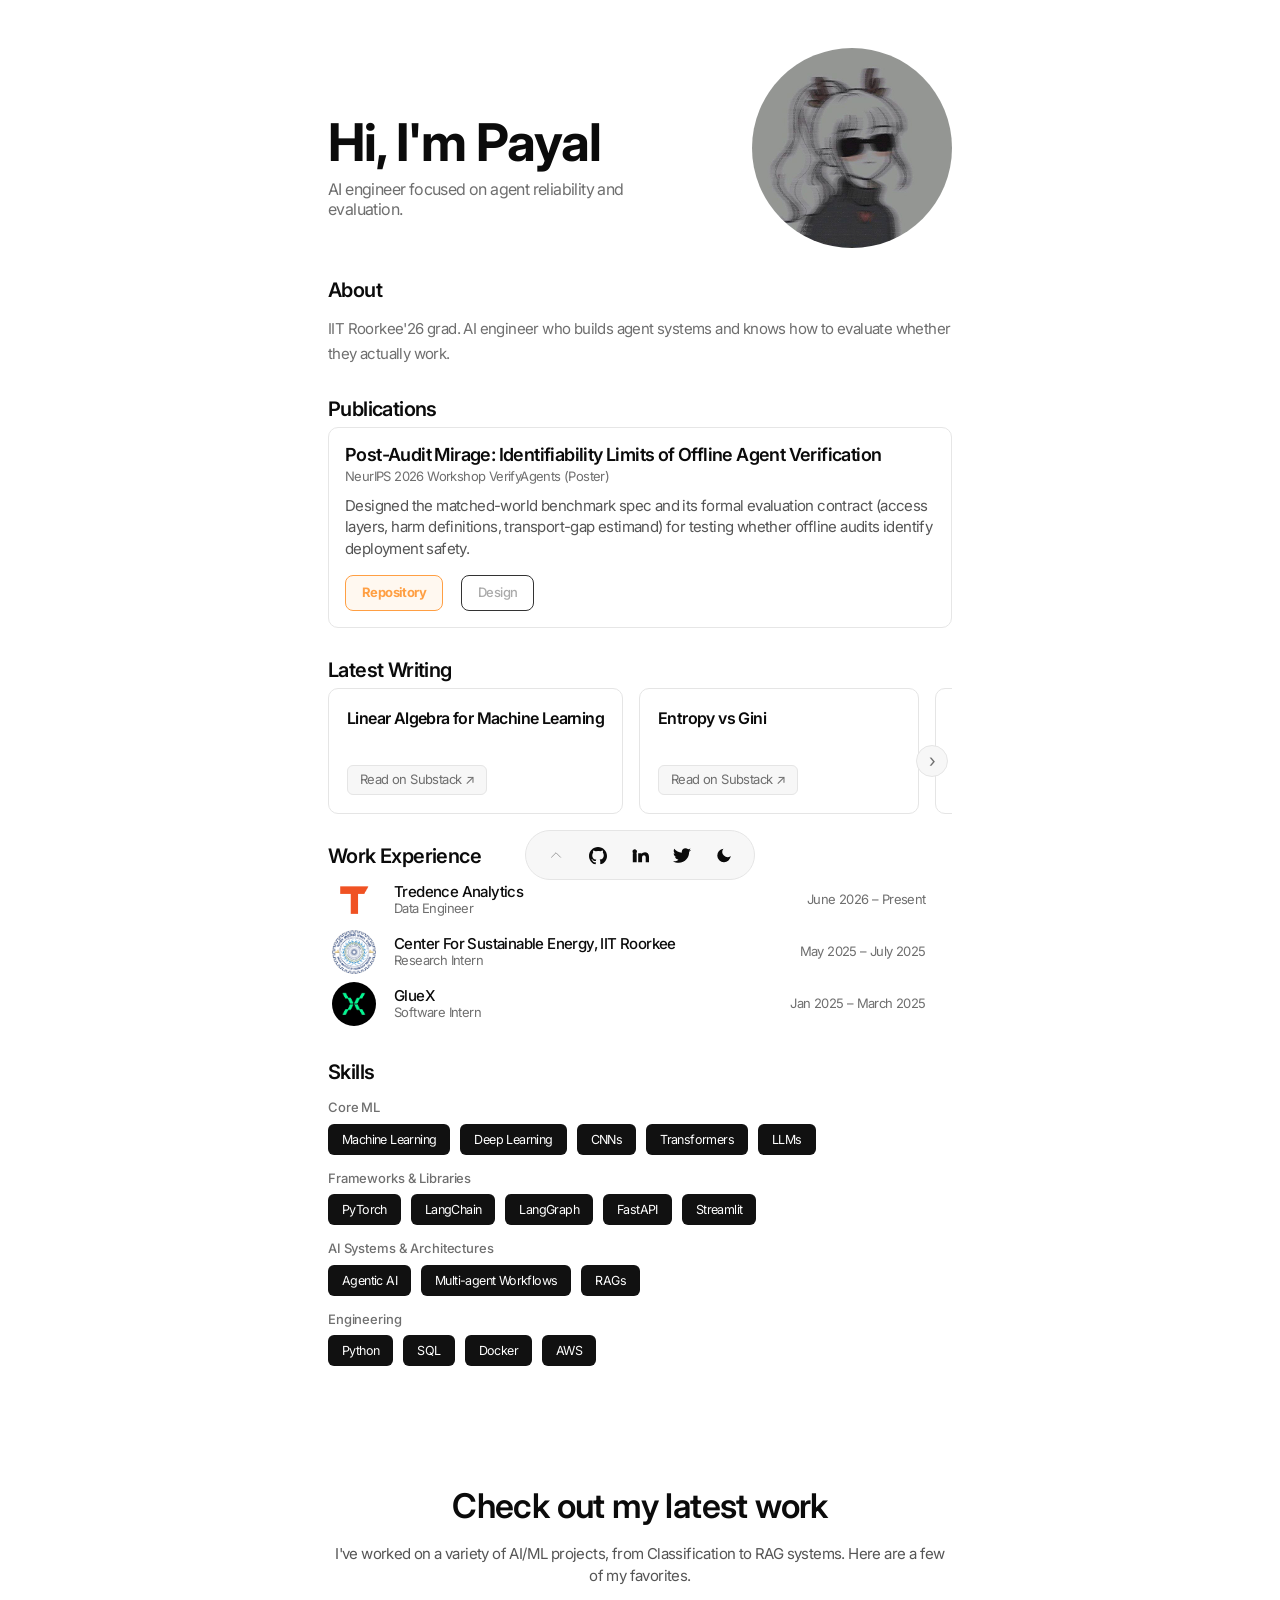
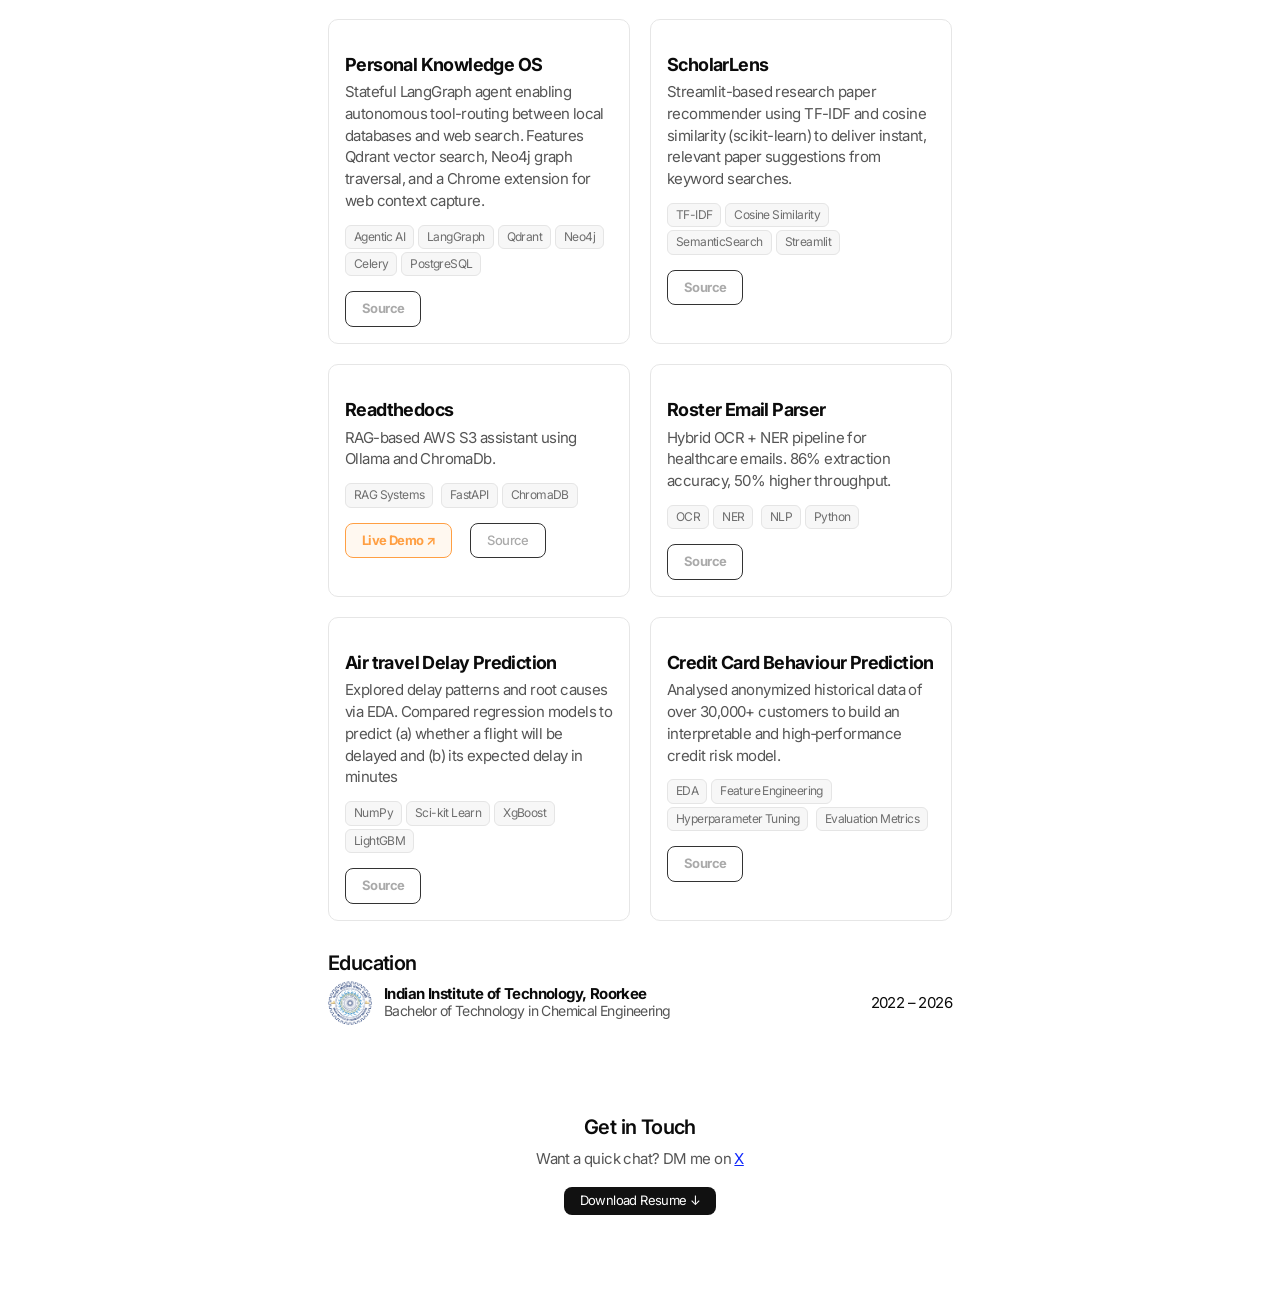
==== index.html @ 1147b0a6 "added download resume button" ====
<!DOCTYPE html>
<html lang="en">

<head>
  <meta charset="UTF-8" />
  <link rel="icon" type="image/jpeg" href="assets/me.jpg" />
  <title>Payal</title>
  <meta name="viewport" content="width=device-width, initial-scale=1" />

  <!-- Font -->
  <link rel="preconnect" href="https://fonts.googleapis.com">
  <link rel="preconnect" href="https://fonts.gstatic.com" crossorigin>
  <link href="https://fonts.googleapis.com/css2?family=Inter:wght@400;500;600;700&display=swap" rel="stylesheet">


  <style>
    .skill-pill {
      padding: 6px 12px;
      border-radius: 6px;
      margin: 4px 6px 4px 0;
    }

    :root {
      --bg: #ffffff;
      --text: #0b0b0b;
      --muted: #6f6f6f;
      --chip-bg: #111;
      --chip-text: #fff;
      --panel-bg: #f7f7f7;
      --border: #e5e5e5;
    }

    body.dark {
      --bg: #0a0a0a;
      --text: #f5f5f5;
      --muted: #a3a3a3;
      --chip-bg: #1a1a1a;
      --panel-bg: #111;
      --border: #262626;
    }

    * {
      box-sizing: border-box;
    }

    body {
      margin: 0;
      font-family: Inter, system-ui, -apple-system, BlinkMacSystemFont, sans-serif;
      font-size: 15px;
      line-height: 1.2;
      letter-spacing: -0.04em;
      color: var(--text);
      background: var(--bg);
      color: var(--text);
      transition: background .3s, color .3s;
    }

    /* Layout */
    .container {
      max-width: 880px;
      margin: 0 auto;
      padding: 48px clamp(32px, 10vw, 140px) 30px;
    }

    /* Hero */
    .hero {
      display: grid;
      grid-template-columns: 1fr auto;
      gap: 64px;
      align-items: center;
      margin-bottom: 24px;
    }

    h1 {
      font-size: clamp(40px, 5vw, 52px);
      font-weight: 700;
      letter-spacing: -0.02em;
      margin-bottom: 6px;
    }

    .subtitle {
      font-size: 16px;
      color: var(--muted);
      max-width: 480px;
    }

    .email {
      margin-top: 10px;
      font-size: 14px;
      color: var(--muted);
    }

    .avatar {
      width: 200px;
      height: 200px;
      border-radius: 50%;
      overflow: hidden;
    }

    .avatar img {
      width: 100%;
      height: 100%;
      object-fit: cover;
      display: block;
      /* IMPORTANT */
    }

    section {
      margin-top: 30px;
    }

    h2 {
      font-size: 20px;
      font-weight: 600;
      margin-bottom: 6px;
    }

    p {
      font-size: 15px;
      color: var(--muted);
      max-width: 720px;
      line-height: 1.65;
    }

    /* EXPERIENCE */
    .experience-card {
      padding: 4px 4px;
      border-radius: 12px;
      transition: background .25s;
      cursor: pointer;
    }

    .experience-card:hover {
      background: rgba(0, 0, 0, .04);
    }

    body.dark .experience-card:hover {
      background: rgba(255, 255, 255, .06);
    }

    .job-row {
      display: grid;
      grid-template-columns: auto 1fr auto;
      gap: 18px;
      align-items: center;
    }

    .job-icon {
      width: 44px;
      height: 44px;
      border-radius: 50%;
      background: var(--border);
      overflow: hidden;
    }

    .job-icon img {
      width: 100%;
      height: 100%;
      object-fit: cover;
      display: block;

    }

    .job-title {
      font-size: 15px;
      font-weight: 500;
    }

    .job-role {
      font-size: 13px;
      color: var(--muted);
    }

    .job-meta {
      display: flex;
      align-items: center;
      gap: 14px;
    }

    .job-date {
      font-size: 13px;
      color: var(--muted);
      white-space: nowrap;
    }

    .toggle-icon {
      font-size: 18px;
      opacity: 0;
      transition: transform .25s, opacity .25s;
    }

    .experience-card:hover .toggle-icon {
      opacity: 1;
    }

    .experience-card.open .toggle-icon {
      transform: rotate(90deg);
    }

    .job-desc {
      max-height: 0;
      overflow: hidden;
      font-size: 14px;
      color: var(--muted);
      line-height: 1.6;
      padding-left: 62px;
      transition: max-height .35s ease, margin-top .25s;
    }

    .experience-card.open .job-desc {
      max-height: 500px;
      margin-top: 12px;
    }

    .job-desc ul {
      margin: 0;
      padding-left: 18px;
    }

    /* Skills */
    .skills {
      display: flex;
      flex-wrap: wrap;
      gap: 10px;
    }

    .chip {
      padding: 8px 14px;
      background: var(--chip-bg);
      color: var(--chip-text);
      border-radius: 6px;
      font-size: 12.5px;
      transition: transform .2s;
    }

    .chip:hover {
      transform: scale(1.06);
    }

    /* SOCIAL PANEL */
    .social-panel {
      position: fixed;
      bottom: 20px;
      left: 50%;
      transform: translateX(-50%);
      background: var(--panel-bg);
      border: 1px solid var(--border);
      padding: 8px 14px;
      border-radius: 999px;
      transition: padding 0.25s ease, gap 0.25s ease;

      display: flex;
      align-items: center;
      gap: 10px;

      z-index: 1000;
    }

    .social-panel:hover {
      padding-left: 22px;
      padding-right: 22px;
      gap: 22px;
    }

    .social-btn {
      width: 32px;
      height: 32px;

      display: flex;
      align-items: center;
      justify-content: center;

      border-radius: 50%;
      cursor: pointer;

      transition: background 0.2s, transform 0.2s;
    }

    .social-btn svg {
      width: 18px;
      height: 18px;
      stroke-width: 0.5;
    }

    .social-btn svg[fill="currentColor"] {
      transform: translateY(0.5px);
    }

    .social-btn:hover {
      background: rgba(0, 0, 0, 0.06);
      transform: translateY(-1px);
    }

    body.dark .social-btn:hover {
      background: rgba(255, 255, 255, 0.08);
    }

    @media (max-width: 768px) {
      .social-panel {
        padding: 6px 12px;
        gap: 12px;
      }

      .social-btn {
        width: 30px;
        height: 30px;
      }

      .social-btn svg {
        width: 17px;
        height: 17px;
      }
    }


    @media (max-width: 768px) {
      .hero {
        grid-template-columns: 1fr auto;
        gap: 20px;
        align-items: center;
      }

      .avatar {
        width: 120px;
        height: 120px;
      }
    }

    .project-card {
      border: 1px solid #e6e6e6;
      border-radius: 10px;
      padding: 16px;
    }

    .project-card h3 {
      margin-bottom: 6px;
      font-size: 18px;
    }

    .project-card p {
      margin: 0 0 10px 0;
      color: #555;
      line-height: 1.45;
    }

    /* Publications */
    .pub-card {
      border: 1px solid #e6e6e6;
      border-radius: 10px;
      padding: 16px;
    }

    .pub-title {
      font-size: 18px;
      font-weight: 600;
      margin: 0 0 4px 0;
    }

    .pub-venue {
      font-size: 13px;
      color: var(--muted);
      margin: 0 0 10px 0;
    }

    .pub-card p {
      margin: 0;
      color: #555;
      line-height: 1.45;
    }

    .tags span {
      display: inline-block;
      background: var(--panel-bg);
      color: var(--muted);
      padding: 4px 8px;
      border-radius: 6px;
      font-size: 12px;
      margin: 3px 4px 0 0;
      border: 1px solid var(--border);
    }

    .actions {
      margin-top: 12px;
    }

    .actions a {
      display: inline-block;
      background: #111;
      color: #fff;
      padding: 6px 12px;
      font-size: 13px;
      border-radius: 8px;
      text-decoration: none;
      margin-right: 6px;
    }

    @media (max-width: 720px) {
      .projects-grid {
        grid-template-columns: 1fr;
      }
    }


    /* Education */
    .education-row {
      display: flex;
      justify-content: space-between;
      align-items: center;
    }

    .education-left {
      display: flex;
      gap: 12px;
      align-items: center;
    }

    .education-left img {
      width: 44px;
      height: 44px;
      border-radius: 50%;
    }

    .edu-sub {
      font-size: 14px;
      color: #555;
    }

    /* Mobile */
    @media (max-width: 720px) {
      .education-row {
        flex-direction: row;
        align-items: center;
        gap: 6px;
      }

      .education-right {
        font-size: 13px;
        white-space: nowrap;
      }

      .timeline {
        padding-left: 28px;
      }

      .timeline::before {
        left: 14px;
      }

      .timeline-icon {
        left: -4px;
      }
    }

    .section-header {
      text-align: center;
      max-width: 720px;
      margin: 100px auto 32px auto;
      margin-top: 120px;
    }

    .projects-grid {
      display: grid;
      grid-template-columns: repeat(2, minmax(0, 1fr));
      gap: 20px;
    }

    /* Reduce top spacing for Contact section */
    #contact .section-header {
      margin-top: 60px;
      margin-bottom: 100px;
      /* adjust this value as needed */
    }

    @media (max-width: 768px) {
      .projects-grid {
        grid-template-columns: 1fr;
      }
    }

    .skills-group {
      margin-top: 16px;
    }

    .skills-title {
      font-size: 13px;
      font-weight: 500;
      color: var(--muted);
      margin-bottom: 8px;
      letter-spacing: -0.01em;
    }

    @media (max-width: 768px) {
      .job-date {
        white-space: pre-line;
      }
    }

    /* Article Carousel */
    .carousel-wrapper {
      position: relative;
    }

    .article-carousel {
      display: flex;
      gap: 16px;
      overflow-x: auto;
      scroll-snap-type: x mandatory;
      padding-top: 4px;
      padding-bottom: 24px;
      margin-top: -4px;
      margin-bottom: -24px;
      -ms-overflow-style: none;
      /* IE/Edge */
      scrollbar-width: none;
      /* Firefox */
    }

    .scroll-hint {
      position: absolute;
      right: 4px;
      top: 50%;
      transform: translateY(-50%);
      z-index: 10;
      width: 32px;
      height: 32px;
      border-radius: 50%;
      background: var(--panel-bg);
      border: 1px solid var(--border);
      color: var(--muted);
      font-size: 18px;
      display: flex;
      align-items: center;
      justify-content: center;
      cursor: pointer;
      opacity: 1;
      transition: opacity .25s ease;
      animation: hint-pulse .2s ease-in-out 1.5s both;
    }

    .scroll-hint.hidden {
      opacity: 0;
      pointer-events: none;
    }

    @keyframes hint-pulse {
      0% { transform: translateY(-50%) translateX(0); }
      50% { transform: translateY(-50%) translateX(3px); }
      100% { transform: translateY(-50%) translateX(0); }
    }

    .article-carousel::-webkit-scrollbar {
      display: none;
    }

    .article-card {
      min-width: 280px;
      max-width: 320px;
      flex: 0 0 auto;
      scroll-snap-align: start;
      border: 1px solid var(--border);
      border-radius: 10px;
      padding: 18px;
      text-decoration: none;
      color: inherit;
      display: flex;
      flex-direction: column;
      transition: background .25s, transform .2s, border-color .2s;
    }

    .article-card:hover {
      background: rgba(255, 68, 0, .04);
      border-color: #ff4400;
      transform: translateY(-2px);
    }

    body.dark .article-card:hover {
      background: rgba(255, 68, 0, .08);
      border-color: #ff4400;
    }

    .article-date {
      font-size: 13px;
      color: var(--muted);
      margin-bottom: 8px;
    }

    .article-title {
      font-size: 16px;
      font-weight: 600;
      margin: 0 0 14px 0;
      line-height: 1.4;
    }

    .article-link-text {
      font-size: 13px;
      color: var(--muted);
      margin-top: auto;
      display: inline-block;
      border: 1px solid var(--border);
      padding: 6px 12px;
      border-radius: 6px;
      background: var(--panel-bg);
      align-self: flex-start;
      transition: background 0.2s, color 0.2s;
    }

    .article-card:hover .article-link-text {
      color: #fff;
      background: #ff4400;
      border-color: #ff4400;
    }
    /* ===============================
   PROJECT LINKS
   =============================== */

.actions {
    display: flex;
    gap: 12px;
    margin-top: 15px;
}
.actions a {
    display: inline-flex;
    align-items: center;
    justify-content: center;
    padding: 9px 16px;
    border-radius: 8px;
    text-decoration: none;
    font-weight: 500;
    color: var(--text-color);
    border: 1px solid #333;
    transition: all 0.25s ease;
}

/* Live Demo */
.actions a:first-child {
    color: #ff9f43;
    border-color: #ff9f43;
    font-weight: 700;
    background: rgba(255, 159, 67, 0.08);
}

.actions a:first-child:hover {
    color: #ffffff !important;
    background: #ff9f43 !important;
    border-color: #ff9f43 !important;
    transform: translateY(-3px) scale(1.04);
    box-shadow: 0 6px 20px rgba(255, 159, 67, 0.35);
}

/* Source */
.actions a:last-child {
    color: #aaa;
    background: transparent;
    border-color: #333;
}

.actions a:last-child:hover {
    color: #ff9f43 !important;
    background: rgba(255, 159, 67, 0.08) !important;
    border-color: #ff9f43 !important;
    font-weight: 700;
    transform: translateY(-2px) scale(1.03);
    box-shadow: 0 4px 15px rgba(255, 159, 67, 0.2);
}

/* Resume download button */
.resume-btn {
    display: inline-block;
    background: #111;
    color: #fff;
    padding: 6px 16px;
    font-size: 13px;
    border-radius: 8px;
    text-decoration: none;
    transition: background .2s, transform .2s, box-shadow .2s;
}

.resume-btn:hover {
    background: #ff9f43;
    transform: translateY(-2px) scale(1.03);
    box-shadow: 0 4px 15px rgba(255, 159, 67, 0.25);
}

body.dark .resume-btn {
    background: #f5f5f5;
    color: #111;
}

body.dark .resume-btn:hover {
    background: #ff9f43;
    color: #fff;
}
  </style>
</head>

<body>

  <div class="container" id="top">

    <div class="hero">
      <div>
        <h1>Hi, I'm Payal</h1>
        <div class="subtitle">
          AI engineer focused on agent reliability and evaluation.
        </div>
      </div>
      <div class="avatar"><img src="assets/me.jpg" /></div>
    </div>

    <section>
      <h2>About</h2>
      <p>
      IIT Roorkee'26 grad. AI engineer who builds agent systems and knows how to evaluate whether they actually work.
      
      </p>
    </section>

    <section>
      <h2>Publications</h2>

      <div class="pub-card">
        <div class="pub-title">Post-Audit Mirage: Identifiability Limits of Offline Agent Verification</div>
        <div class="pub-venue">NeurIPS 2026 Workshop VerifyAgents (Poster)</div>
        <p>
          Designed the matched-world benchmark spec and its formal evaluation contract (access layers, harm definitions, transport-gap estimand) for testing whether offline audits identify deployment safety.
        </p>

        <div class="actions">
          <a href="https://github.com/beingamanforever/Post-Audit-Mirage" target="_blank" rel="noopener noreferrer">Repository</a>
          <a href="https://hackmd.io/@0xpastrilss/phase0-verifieragents" target="_blank" rel="noopener noreferrer">Design</a>
        </div>
      </div>
    </section>

    <section id="writing">
      <h2>Latest Writing</h2>
      <div class="carousel-wrapper">
        <div class="article-carousel">
        <a href="https://payalkanyan.substack.com/p/linear-algebra-for-machine-learning-9f3" target="_blank"
          class="article-card">
          <!-- <div class="article-date">Jan 28, 2026</div> -->
          <h3 class="article-title">Linear Algebra for Machine Learning</h3>
          <div class="article-link-text">Read on Substack ↗</div>
        </a>
        <a href="https://payalkanyan.substack.com/p/entropy-vs-gini" target="_blank" class="article-card">
          <!-- <div class="article-date">Jan 14, 2026</div> -->
          <h3 class="article-title">Entropy vs Gini</h3>
          <div class="article-link-text">Read on Substack ↗</div>
        </a>
        <a href="https://payalkanyan.substack.com/p/teaching-models-to-behave-like-humans" target="_blank"
          class="article-card">
          <!-- <div class="article-date">Jan 07, 2026</div> -->
          <h3 class="article-title">Teaching Models to Behave Like Humans</h3>
          <div class="article-link-text">Read on Substack ↗</div>
        </a>
        <a href="https://payalkanyan.substack.com/" target="_blank" class="article-card"
          style="justify-content: center; align-items: center; text-align: center;">
          <h3 class="article-title" style="margin-bottom: 8px;">View all articles</h3>
          <span style="font-size: 14px; color: var(--muted);">payalkanyan.substack.com →</span>
        </a>
        <span class="scroll-hint">›</span>
      </div>
    </div>

    <section>
      <h2>Work Experience</h2>

      <div class="experience-card" onclick="toggleCard(this)">
        <div class="job-row">
          <div class="job-icon"><img src="assets/tredence.png"></div>
          <div>
            <div class="job-title">Tredence Analytics</div>
            <div class="job-role">Data Engineer</div>
          </div>
          <div class="job-meta">
            <span class="job-date">June 2026 – Present</span>
            <span class="toggle-icon">▸</span>
          </div>
        </div>
        <div class="job-desc">
          <ul>
            <li>Built demand-pattern analysis on 100K+ daily pharmaceutical transactions (PySpark, Databricks), projecting ~20% savings in inventory holding costs.</li>
            <li>Automated PySpark checks in Bronze–Silver–Gold ETL pipeline, flagging and quarantining 4.5% of bad records. </li>
            <li>Reduced analytical query latency by 50.4% by migrating normalized transactional data to a Star Schema and optimizing Delta tables for scalable analytical workloads. </li>
          </ul>
        </div>
      </div>

      <div class="experience-card" onclick="toggleCard(this)">
        <div class="job-row">
          <div class="job-icon"><img src="assets/iitR.png"></div>
          <div>
            <div class="job-title">Center For Sustainable Energy, IIT Roorkee</div>
            <div class="job-role">Research Intern</div>
          </div>
          <div class="job-meta">
            <span class="job-date">May 2025 – July 2025</span>
            <span class="toggle-icon">▸</span>
          </div>
        </div>
        <div class="job-desc">
          <li>Built regression models on 5,000+ material records to predict the melting score of anti-icing pavement materials. </li>
          <li>Compared Random Forest and XGBoost using 5-fold CV; hyperparameter tuning reduced RMSE by 18%.</li>

        </div>
      </div>

      <div class="experience-card" onclick="toggleCard(this)">
        <div class="job-row">
          <div class="job-icon"><img src="assets/gluex.png"></div>
          <div>
            <div class="job-title">GlueX</div>
            <div class="job-role">Software Intern</div>
          </div>
          <div class="job-meta">
            <span class="job-date">Jan 2025 – March 2025</span>
            <span class="toggle-icon">▸</span>
          </div>
        </div>
        <div class="job-desc">
          <ul>
            <li>Developed Python integrations for 10+ APIs. </li>
            <li>Achieved 99.9% test coverage with automated unit testing pipelines.</li>
          </ul>
        </div>
      </div>
      
    </section>

    <section>
      <h2>Skills</h2>

      <div class="skills-group">
        <div class="skills-title">Core ML</div>
        <div class="skills">
          <div class="chip">Machine Learning</div>
          <div class="chip">Deep Learning</div>
          <div class="chip">CNNs</div>
          <div class="chip">Transformers</div>
          <div class="chip">LLMs</div>
        </div>
      </div>

      <div class="skills-group">
        <div class="skills-title">Frameworks & Libraries</div>
        <div class="skills">
          <div class="chip">PyTorch</div>
          <div class="chip">LangChain</div>
          <div class="chip">LangGraph</div>
          <div class="chip">FastAPI</div>
          <div class="chip">Streamlit</div>
        </div>
        <!-- </div>https://github.com/payalkanyan/ -->

        <div class="skills-group">
          <div class="skills-title">AI Systems & Architectures</div>
          <div class="skills">
            <div class="chip">Agentic AI</div>
            <div class="chip">Multi-agent Workflows</div>
            <div class="chip">RAGs</div>
          </div>
        </div>

        <div class="skills-group">
          <div class="skills-title">Engineering</div>
          <div class="skills">
            <div class="chip">Python</div>
            <div class="chip">SQL</div>
            <div class="chip">Docker</div>
            <div class="chip">AWS</div>
          </div>
        </div>
    </section>


    <div class="social-panel">
      <!-- Scroll to top -->
      <div class="social-btn" onclick="window.scrollTo({top:0,behavior:'smooth'})" title="Go to top">
        <svg viewBox="0 0 24 24" fill="none" stroke="currentColor" stroke-width="2" stroke-linecap="round"
          stroke-linejoin="round">
          <polyline points="18 15 12 9 6 15"></polyline>
        </svg>
      </div>

      <!-- GitHub -->
      <div class="social-btn" onclick="window.open('https://github.com/payalkanyan','_blank')" title="GitHub">
        <svg viewBox="0 0 24 24" fill="currentColor">
          <path
            d="M12 0.5C5.37 0.5 0 5.87 0 12.5c0 5.28 3.438 9.74 8.205 11.32.6.11.82-.26.82-.577v-2.2c-3.338.724-4.033-1.61-4.033-1.61-.546-1.387-1.333-1.757-1.333-1.757-1.09-.745.083-.73.083-.73 1.205.084 1.84 1.238 1.84 1.238 1.07 1.834 2.807 1.304 3.492.997.108-.774.42-1.305.763-1.605-2.665-.304-5.467-1.333-5.467-5.93 0-1.31.467-2.38 1.235-3.22-.123-.304-.536-1.526.117-3.176 0 0 1.008-.323 3.3 1.23a11.51 11.51 0 013.003-.404c1.018.005 2.043.138 3.002.404 2.29-1.553 3.296-1.23 3.296-1.23.655 1.65.243 2.872.12 3.176.77.84 1.233 1.91 1.233 3.22 0 4.61-2.807 5.624-5.48 5.922.43.37.813 1.103.813 2.222v3.293c0 .32.218.694.825.576C20.565 22.238 24 17.78 24 12.5 24 5.87 18.63 0.5 12 0.5z" />
        </svg>
      </div>

      <!-- LinkedIn -->
      <div class="social-btn" onclick="window.open('https://www.linkedin.com/in/payalkanyan','_blank')"
        title="LinkedIn">
        <svg viewBox="0 0 24 24" fill="currentColor">
          <path
            d="M4.98 3.5C3.34 3.5 2 4.84 2 6.5s1.34 3 2.98 3 2.98-1.34 2.98-3-1.34-3-2.98-3zM2.4 21h5.16V9H2.4v12zM9.6 9v12h5.16v-6.64c0-3.56 4.84-3.85 4.84 0V21H24V13.56c0-7.4-8.16-7.12-9.96-3.48V9H9.6z" />
        </svg>
      </div>

      <!-- Twitter -->
      <div class="social-btn" onclick="window.open('https://x.com/0xpastril','_blank')" title="Twitter">
        <svg viewBox="0 0 24 24" fill="currentColor">
          <path
            d="M23.954 4.569c-.885.39-1.83.654-2.825.775 1.014-.611 1.794-1.574 2.163-2.723-.951.555-2.005.959-3.127 1.184-.897-.959-2.178-1.555-3.594-1.555-2.717 0-4.92 2.203-4.92 4.917 0 .39.045.765.127 1.124C7.691 8.094 4.066 6.13 1.64 3.161c-.427.722-.666 1.561-.666 2.475 0 1.708.87 3.216 2.188 4.099-.807-.026-1.566-.248-2.228-.616v.062c0 2.385 1.693 4.374 3.946 4.828-.413.111-.849.171-1.296.171-.317 0-.626-.03-.927-.086.627 1.956 2.444 3.379 4.6 3.419-1.68 1.319-3.808 2.105-6.115 2.105-.398 0-.79-.023-1.175-.069 2.179 1.394 4.768 2.21 7.557 2.21 9.054 0 14-7.496 14-13.986 0-.21 0-.423-.015-.634.962-.689 1.8-1.56 2.46-2.548l-.047-.02z" />
        </svg>
      </div>

      <!-- Dark/Light toggle -->
      <div class="social-btn" id="theme-toggle" title="Toggle Dark/Light">
        <svg id="theme-icon" viewBox="0 0 24 24" fill="currentColor">
          <!-- Moon -->
          <path d="M21 12.79A9 9 0 1111.21 3 7 7 0 0021 12.79z" />
        </svg>
      </div>
    </div>

    <script>
      // Dark/Light toggle
      const themeBtn = document.getElementById('theme-toggle');
      const themeIcon = document.getElementById('theme-icon');

      themeBtn.addEventListener('click', () => {
        document.body.classList.toggle('dark');
        // Switch icon
        if (document.body.classList.contains('dark')) {
          themeIcon.innerHTML = '<path d="M12 3C7.03 3 3 7.03 3 12s4.03 9 9 9 9-4.03 9-9-4.03-9-9-9z"/>'; // sun
        } else {
          themeIcon.innerHTML = '<path d="M21 12.79A9 9 0 1111.21 3 7 7 0 0021 12.79z"/>'; // moon
        }
      });
    </script>


    <section id="projects">
      <div class="section-header">
        <!-- <span class="chip">
      My Projects
    </span> -->

        <h2 style="margin:16px 0; font-size:34px; line-height:1.2;">
          Check out my latest work
        </h2>

        <p style="margin-top:6px; color:#555; line-height:1.45;">
          I've worked on a variety of AI/ML projects, from Classification to RAG systems.
          Here are a few of my favorites.
        </p>
      </div>

      <div class="projects-grid">


        <!-- Project Card -->
        <div class="project-card">
          <h3>Personal Knowledge OS</h3>
          <p>
            Stateful LangGraph agent enabling autonomous tool-routing between local databases and web search. Features
            Qdrant vector search, Neo4j graph traversal, and a Chrome extension for web context capture.
          </p>

          <div class="tags">
            <span>Agentic
              AI</span><span>LangGraph</span><span>Qdrant</span><span>Neo4j</span><span>Celery</span><span>PostgreSQL</span>
          </div>

          <div class="actions">
            <!-- <a href="#">Website</a> -->
            <a href="https://github.com/payalkanyan/Personal-KnowOS" target="_blank"
              rel="noopener noreferrer">Source</a>
          </div>
        </div>

        <!-- Project Card -->
        <div class="project-card">
          <h3>ScholarLens</h3>
          <p>
            Streamlit-based research paper recommender using TF-IDF and cosine similarity (scikit-learn) to deliver instant, relevant paper suggestions from keyword searches.
          </p>

          <div class="tags">
            <span>TF-IDF</span><span>Cosine Similarity</span><span>SemanticSearch</span><span>Streamlit</span>
          </div>

          <div class="actions">
            <!-- <a href="#">Website</a> -->
            <a href="https://github.com/payalkanyan/scholar_lens" target="_blank" rel="noopener noreferrer">Source</a>
          </div>
        </div>

        <div class="project-card">
          <h3>Readthedocs</h3>
          <p>
            RAG-based AWS S3 assistant using Ollama and ChromaDb.
          </p>

          <div class="tags">
            <span>RAG Systems</span>
            <span>FastAPI</span><span>ChromaDB</span>
          </div>

          <div class="actions">
          <a href="http://awsrag.duckdns.org"
            target="_blank"
            rel="noopener noreferrer">
              Live Demo ↗
          </a>

          <a href="https://github.com/payalkanyan/readthedocs"
            target="_blank"
            rel="noopener noreferrer">
              Source
          </a>
      </div>
        </div>

        <div class="project-card">
          <h3>Roster Email Parser</h3>
          <p>
            Hybrid OCR + NER pipeline for healthcare emails. 86% extraction accuracy, 50% higher throughput.
          </p>

          <div class="tags">
            <span>OCR</span><span>NER</span>
            <span>NLP</span><span>Python</span>
          </div>

          <div class="actions">
            <a href="https://github.com/payalkanyan/parser" target="_blank" rel="noopener noreferrer">Source</a>
          </div>
        </div>

        <div class="project-card">
          <h3>Air travel Delay Prediction</h3>
          <p>
            Explored delay patterns and root causes via EDA.
            Compared regression models to predict (a) whether a flight will be delayed and (b) its expected delay
            in minutes
          </p>

          <div class="tags">
            <span>NumPy</span><span>Sci-kit Learn</span><span>XgBoost</span>
            <span>LightGBM</span>
          </div>

          <div class="actions">
            <!-- <a href="#">Website</a> -->
            <a href="https://github.com/payalkanyan/AirTravelDelayPred" target="_blank"
              rel="noopener noreferrer">Source</a>
          </div>
        </div>

        <div class="project-card">
          <h3>Credit Card Behaviour Prediction</h3>
          <p>
            Analysed anonymized historical data of over 30,000+ customers to build an interpretable and high‑performance
            credit risk model.
          </p>

          <div class="tags">
            <span>EDA</span><span>Feature Engineering</span><span>Hyperparameter Tuning</span>
            <span>Evaluation Metrics</span>
          </div>

          <div class="actions">
            <!-- <a href="#">Website</a> -->
            <a href="https://github.com/payalkanyan/CreditCardBehPred" target="_blank"
              rel="noopener noreferrer">Source</a>
          </div>
        </div>




    </section>


    <section class="'section-header">
      <h2>Education</h2>

      <div class="education-row">
        <div class="education-left">
          <img src="assets/iitR.png">
          <div>
            <strong>Indian Institute of Technology, Roorkee</strong>
            <div class="edu-sub">Bachelor of Technology in Chemical Engineering</div>
          </div>
        </div>

        <div class="education-right">
          2022 – 2026
        </div>
      </div>
  </div>

  </section>
  <section id="contact">
    <div class="section-header">

      <!-- <span class="chip">Contact</span> -->

      <h2>
        Get in Touch
      </h2>

    <p style="max-width:520px; margin:8px auto; color:#555;">
        Want a quick chat? DM me on
        <a href="https://x.com/0xpastril" style="color:#0d25fd" target="_blank">X</a>
      </p>

      <div style="margin-top: 16px; text-align: center;">
        <a href="assets/payal_.pdf" download class="resume-btn">Download Resume ↓</a>
      </div>

    </div>
  </section>

  </div>


  <script>
    function toggleCard(card) {
      card.classList.toggle('open');
    }
  </script>

  <script>
    // Article carousel scroll hint
    const carousel = document.querySelector(".article-carousel");
    const scrollHint = document.querySelector(".scroll-hint");

    if (carousel && scrollHint) {
      function updateHint() {
        const hasOverflow = carousel.scrollLeft + carousel.clientWidth < carousel.scrollWidth - 1;
        scrollHint.classList.toggle("hidden", !hasOverflow);
      }

      carousel.addEventListener("scroll", updateHint);
      window.addEventListener("resize", updateHint);
      updateHint();

      scrollHint.addEventListener("click", () => {
        carousel.scrollBy({ left: 360, behavior: "smooth" });
        setTimeout(updateHint, 400);
      });
    }
  </script>

</body>

</html>
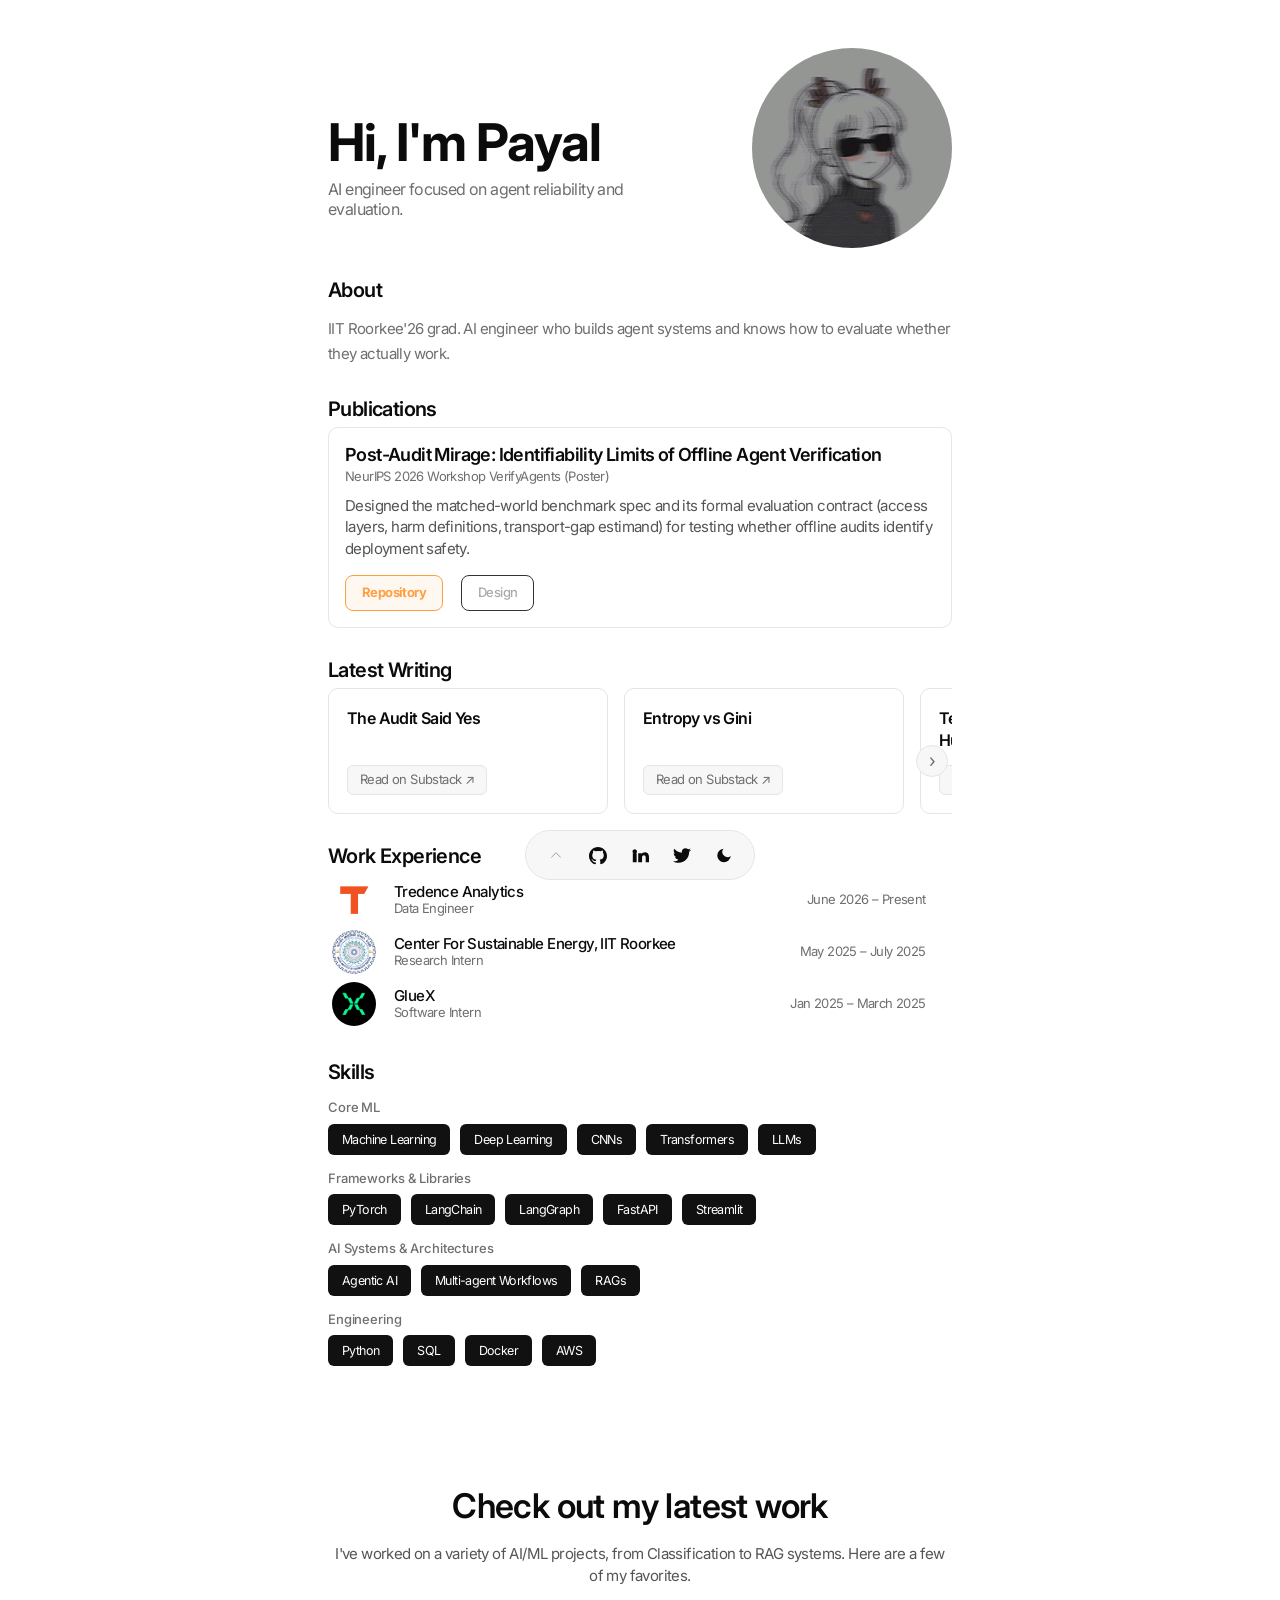
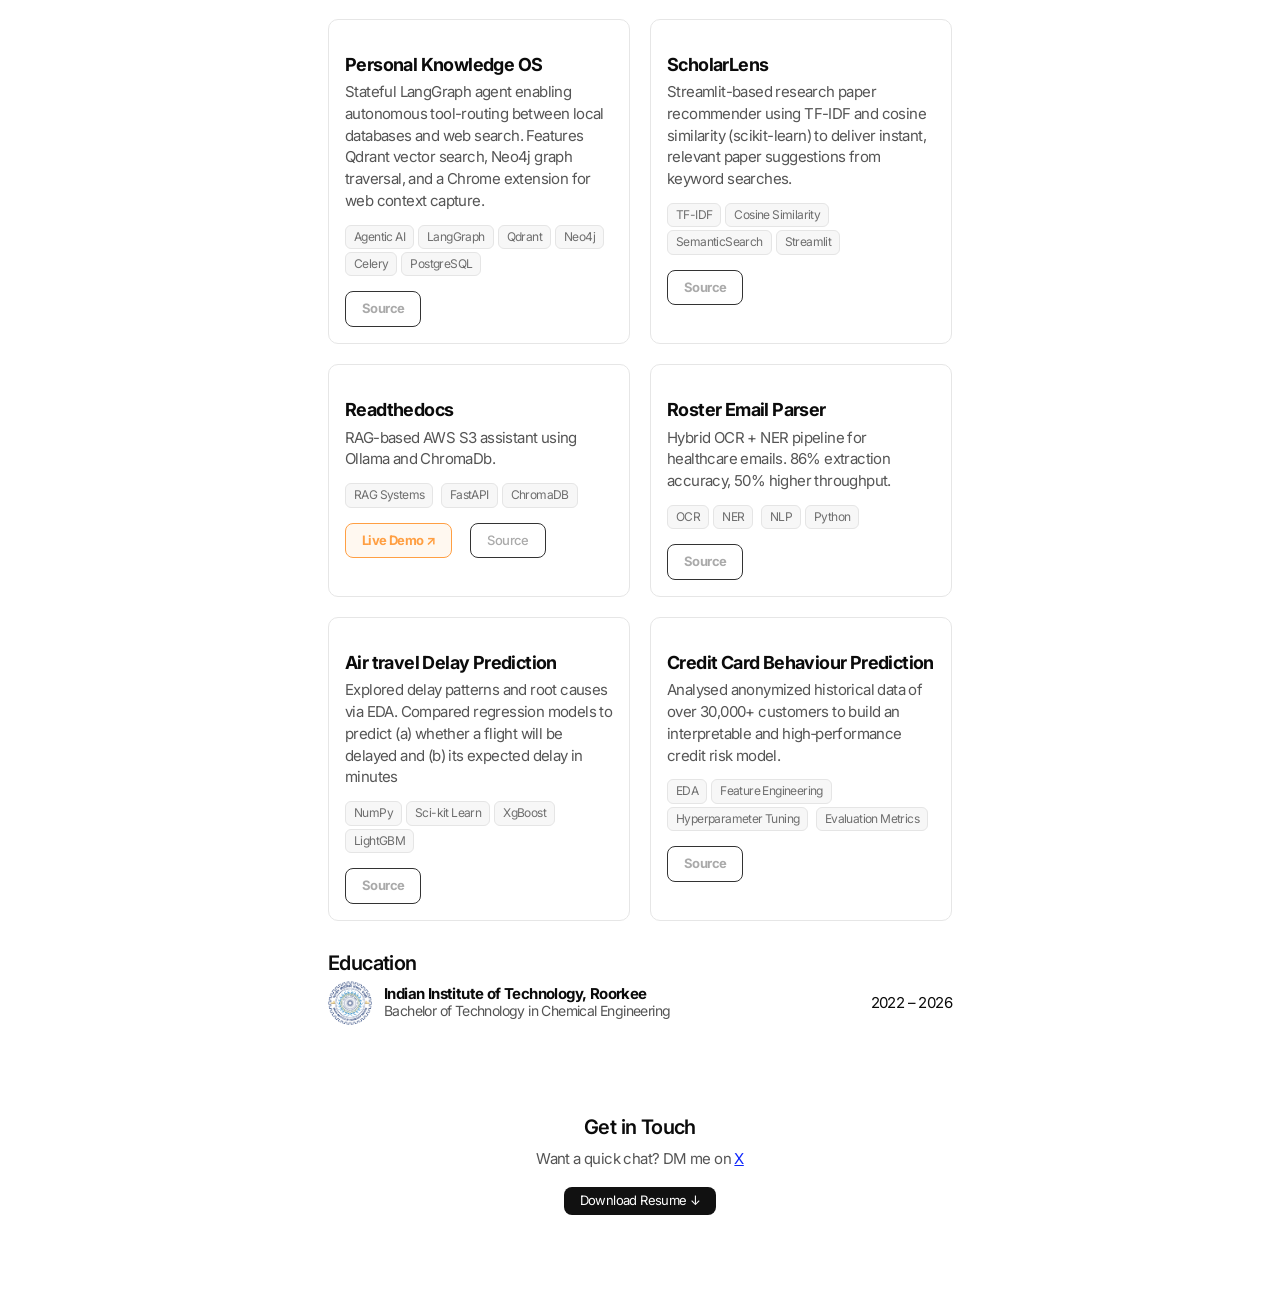
==== commit fb1164b2: "added article" ====
--- a/index.html
+++ b/index.html
@@ -736,10 +736,10 @@
       <h2>Latest Writing</h2>
       <div class="carousel-wrapper">
         <div class="article-carousel">
-        <a href="https://payalkanyan.substack.com/p/linear-algebra-for-machine-learning-9f3" target="_blank"
+        <a href="https://payalkanyan.substack.com/p/the-audit-said-yes" target="_blank"
           class="article-card">
           <!-- <div class="article-date">Jan 28, 2026</div> -->
-          <h3 class="article-title">Linear Algebra for Machine Learning</h3>
+          <h3 class="article-title">The Audit Said Yes</h3>
           <div class="article-link-text">Read on Substack ↗</div>
         </a>
         <a href="https://payalkanyan.substack.com/p/entropy-vs-gini" target="_blank" class="article-card">
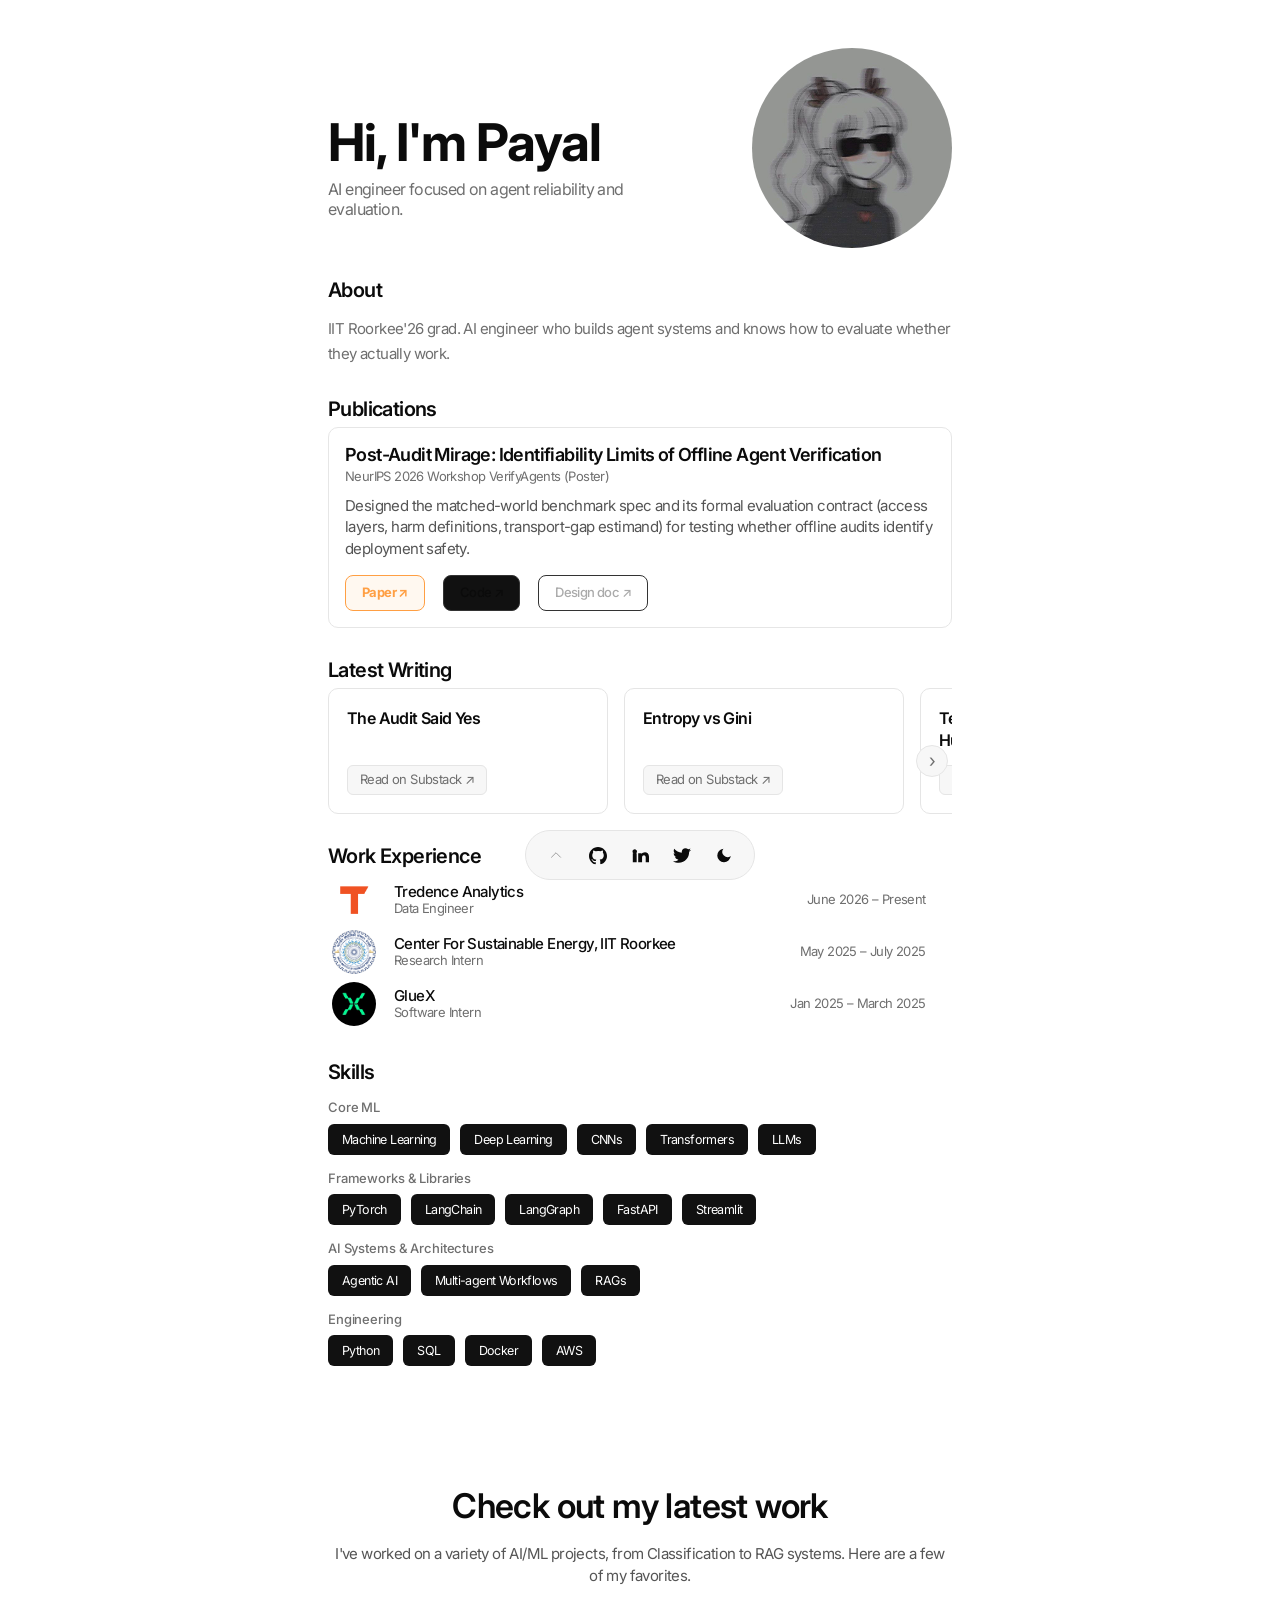
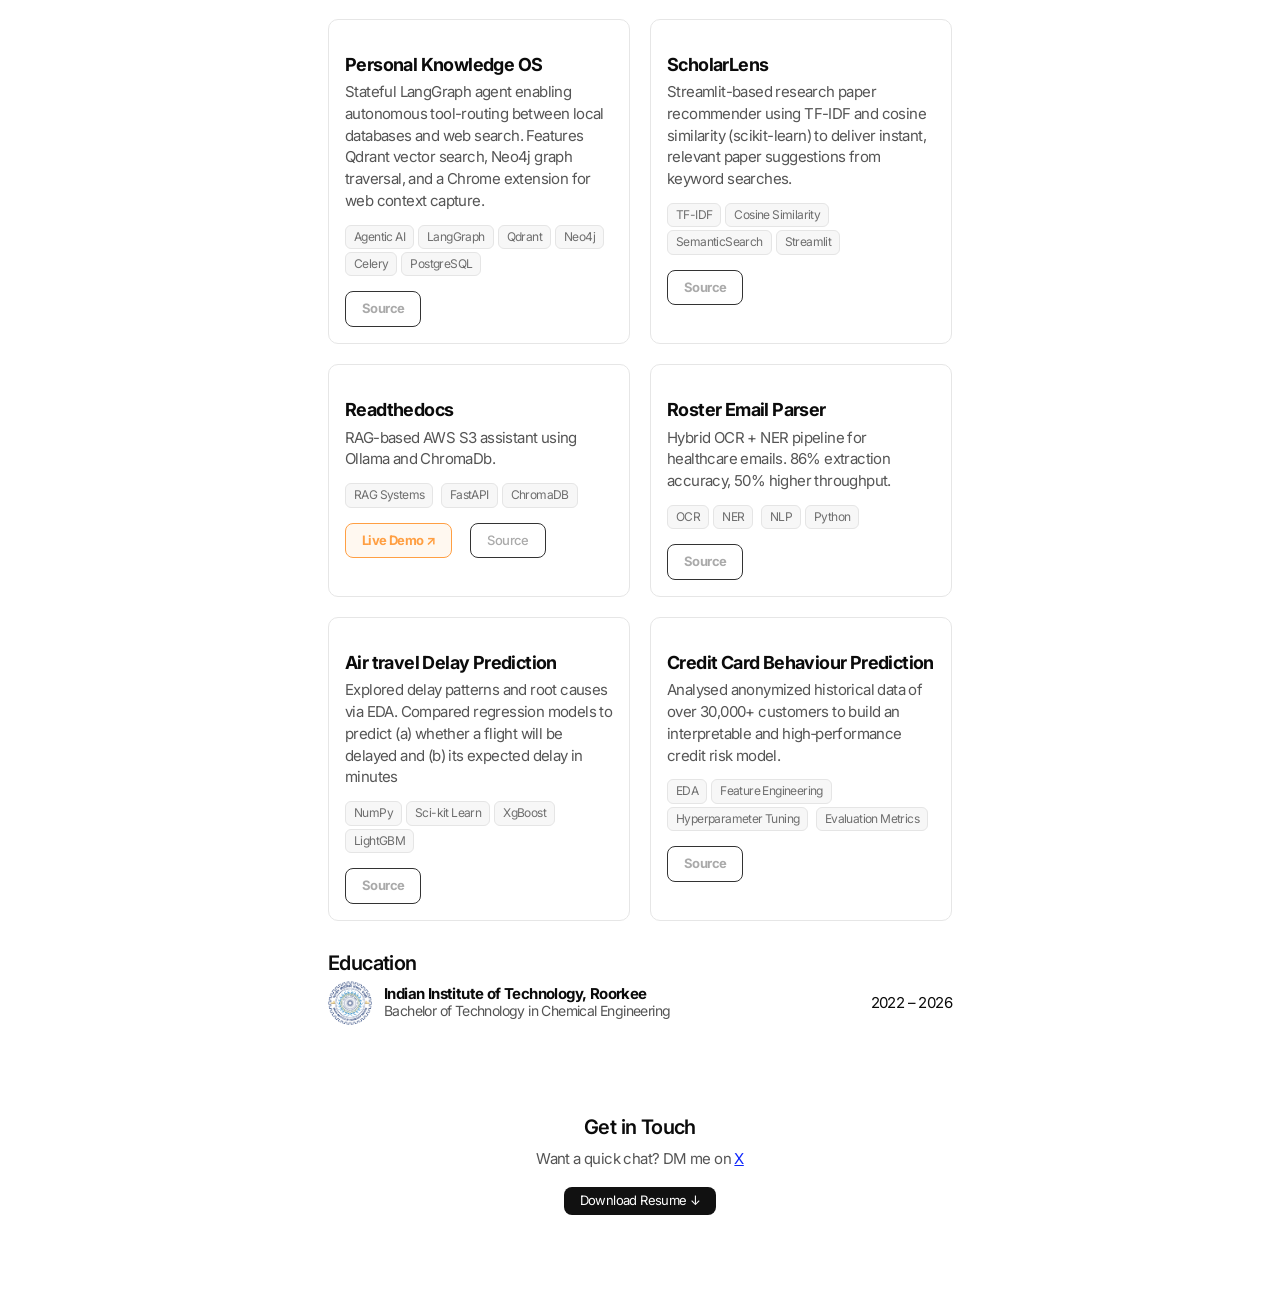
==== commit 7e4c0f48: "changed resume + publication style" ====
--- a/index.html
+++ b/index.html
@@ -726,8 +726,10 @@
         </p>
 
         <div class="actions">
-          <a href="https://github.com/beingamanforever/Post-Audit-Mirage" target="_blank" rel="noopener noreferrer">Repository</a>
-          <a href="https://hackmd.io/@0xpastrilss/phase0-verifieragents" target="_blank" rel="noopener noreferrer">Design</a>
+          <a href="https://openreview.net/forum?id=6cQdbUSme7" target="_blank" rel="noopener noreferrer">Paper ↗</a>
+          <a href="https://github.com/beingamanforever/Post-Audit-Mirage" target="_blank" rel="noopener noreferrer">Code ↗</a>
+          <a href="https://hackmd.io/@0xpastrilss/phase0-verifieragents" target="_blank" rel="noopener noreferrer">Design doc ↗</a>
+          
         </div>
       </div>
     </section>
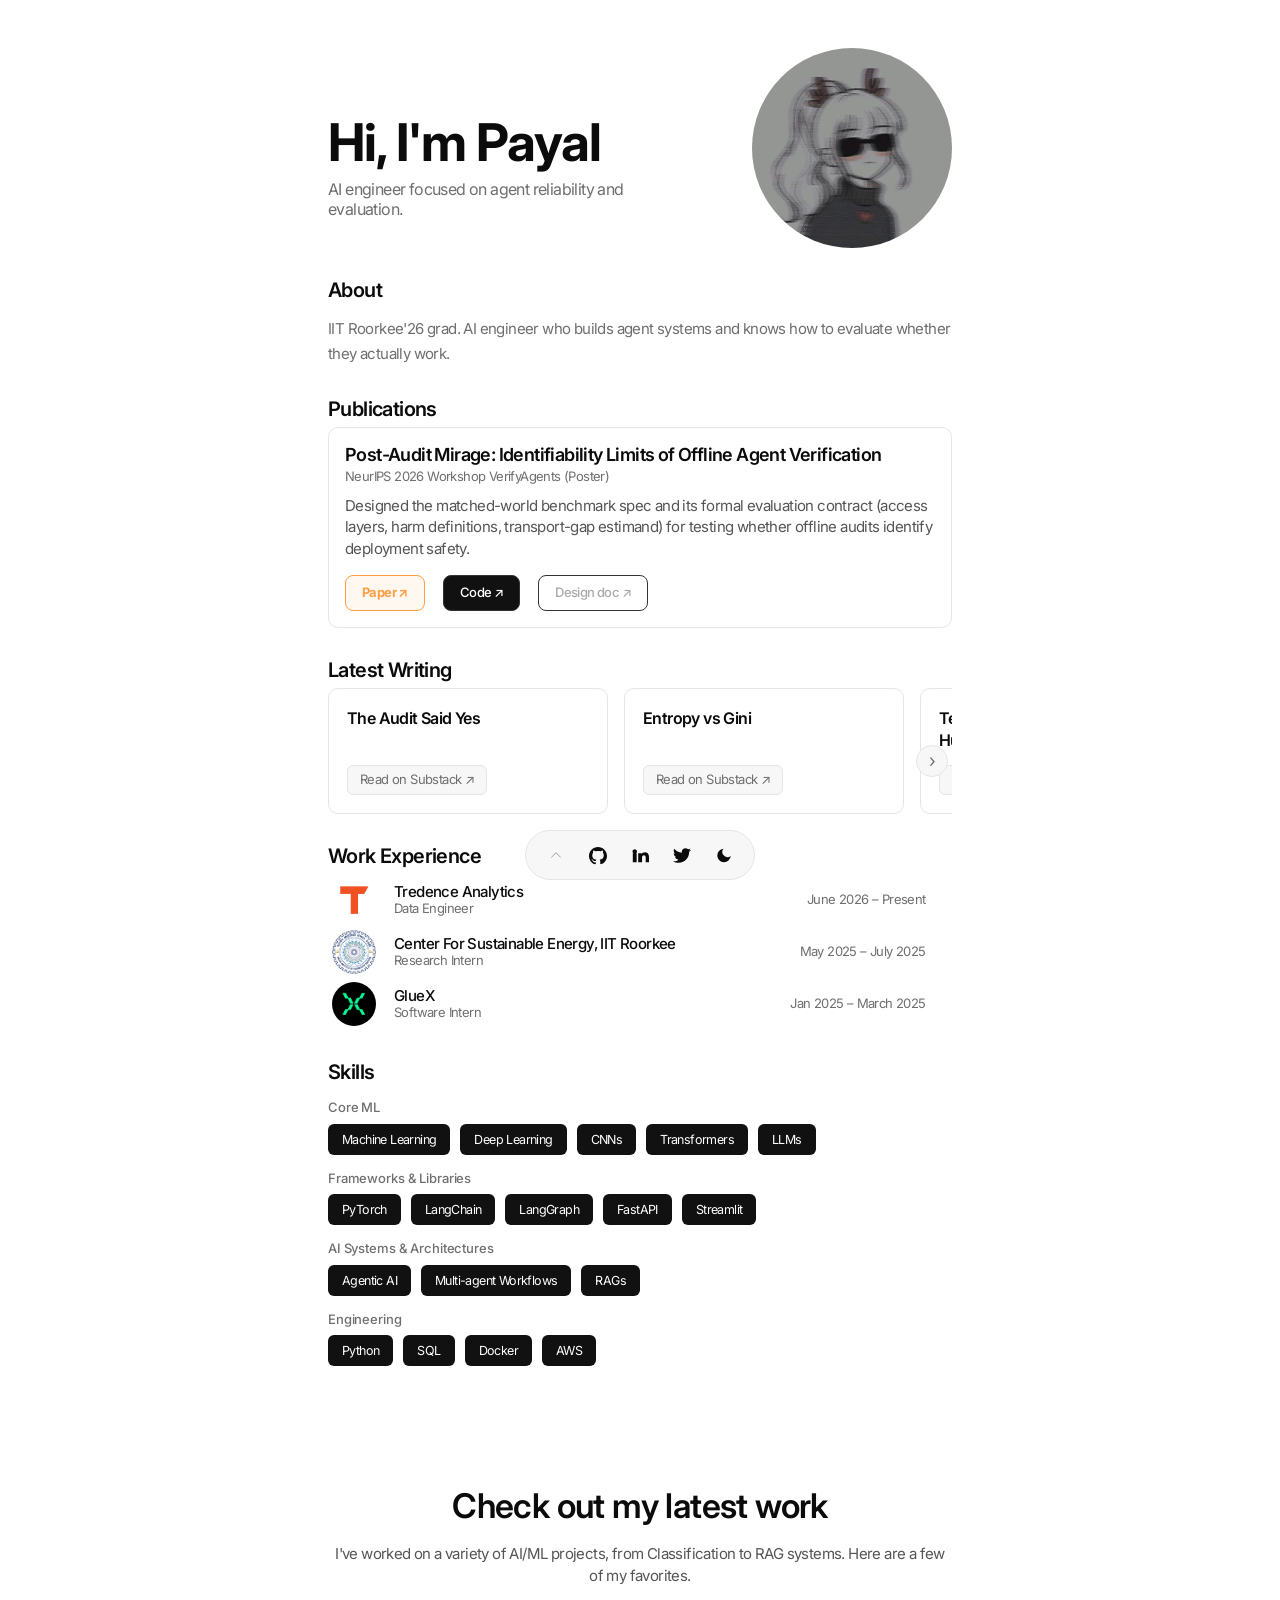
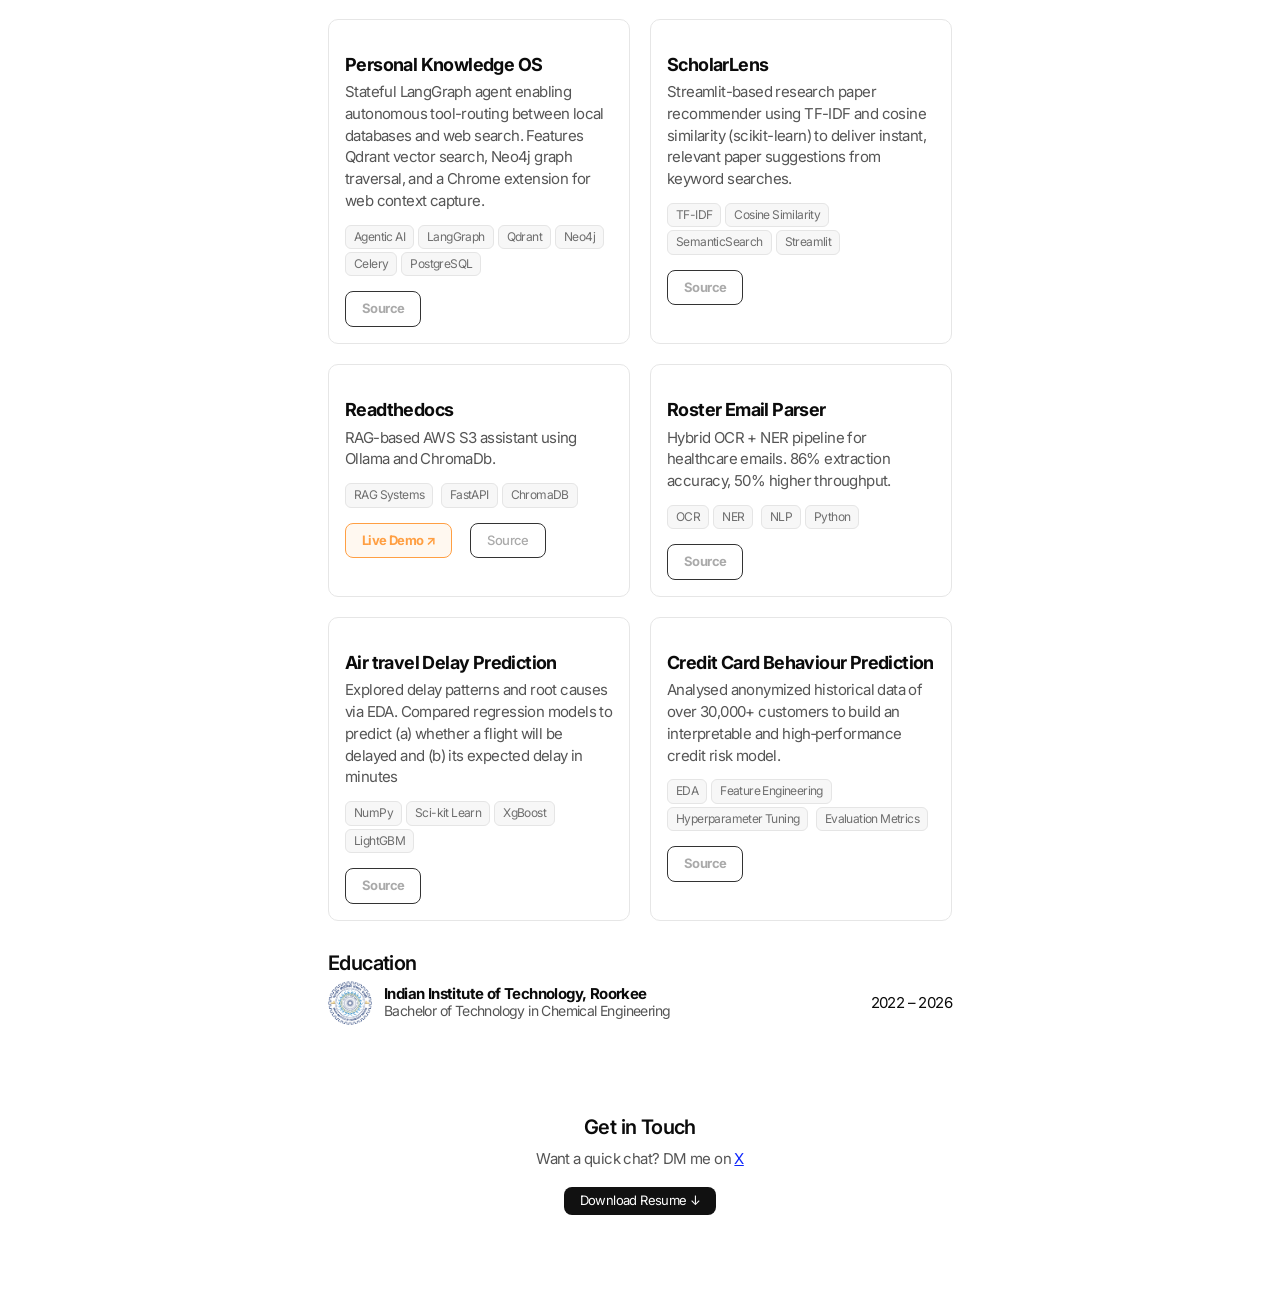
==== commit 820517df: "corrected code button black issue" ====
--- a/index.html
+++ b/index.html
@@ -392,6 +392,11 @@
       border-radius: 8px;
       text-decoration: none;
       margin-right: 6px;
+    }
+
+    /* Code button in publications - ensure visible text on black bg */
+    .pub-card .actions a:nth-child(2) {
+      color: #fff;
     }
 
     @media (max-width: 720px) {
@@ -626,7 +631,7 @@
     border-radius: 8px;
     text-decoration: none;
     font-weight: 500;
-    color: var(--text-color);
+    color: var(--text);
     border: 1px solid #333;
     transition: all 0.25s ease;
 }
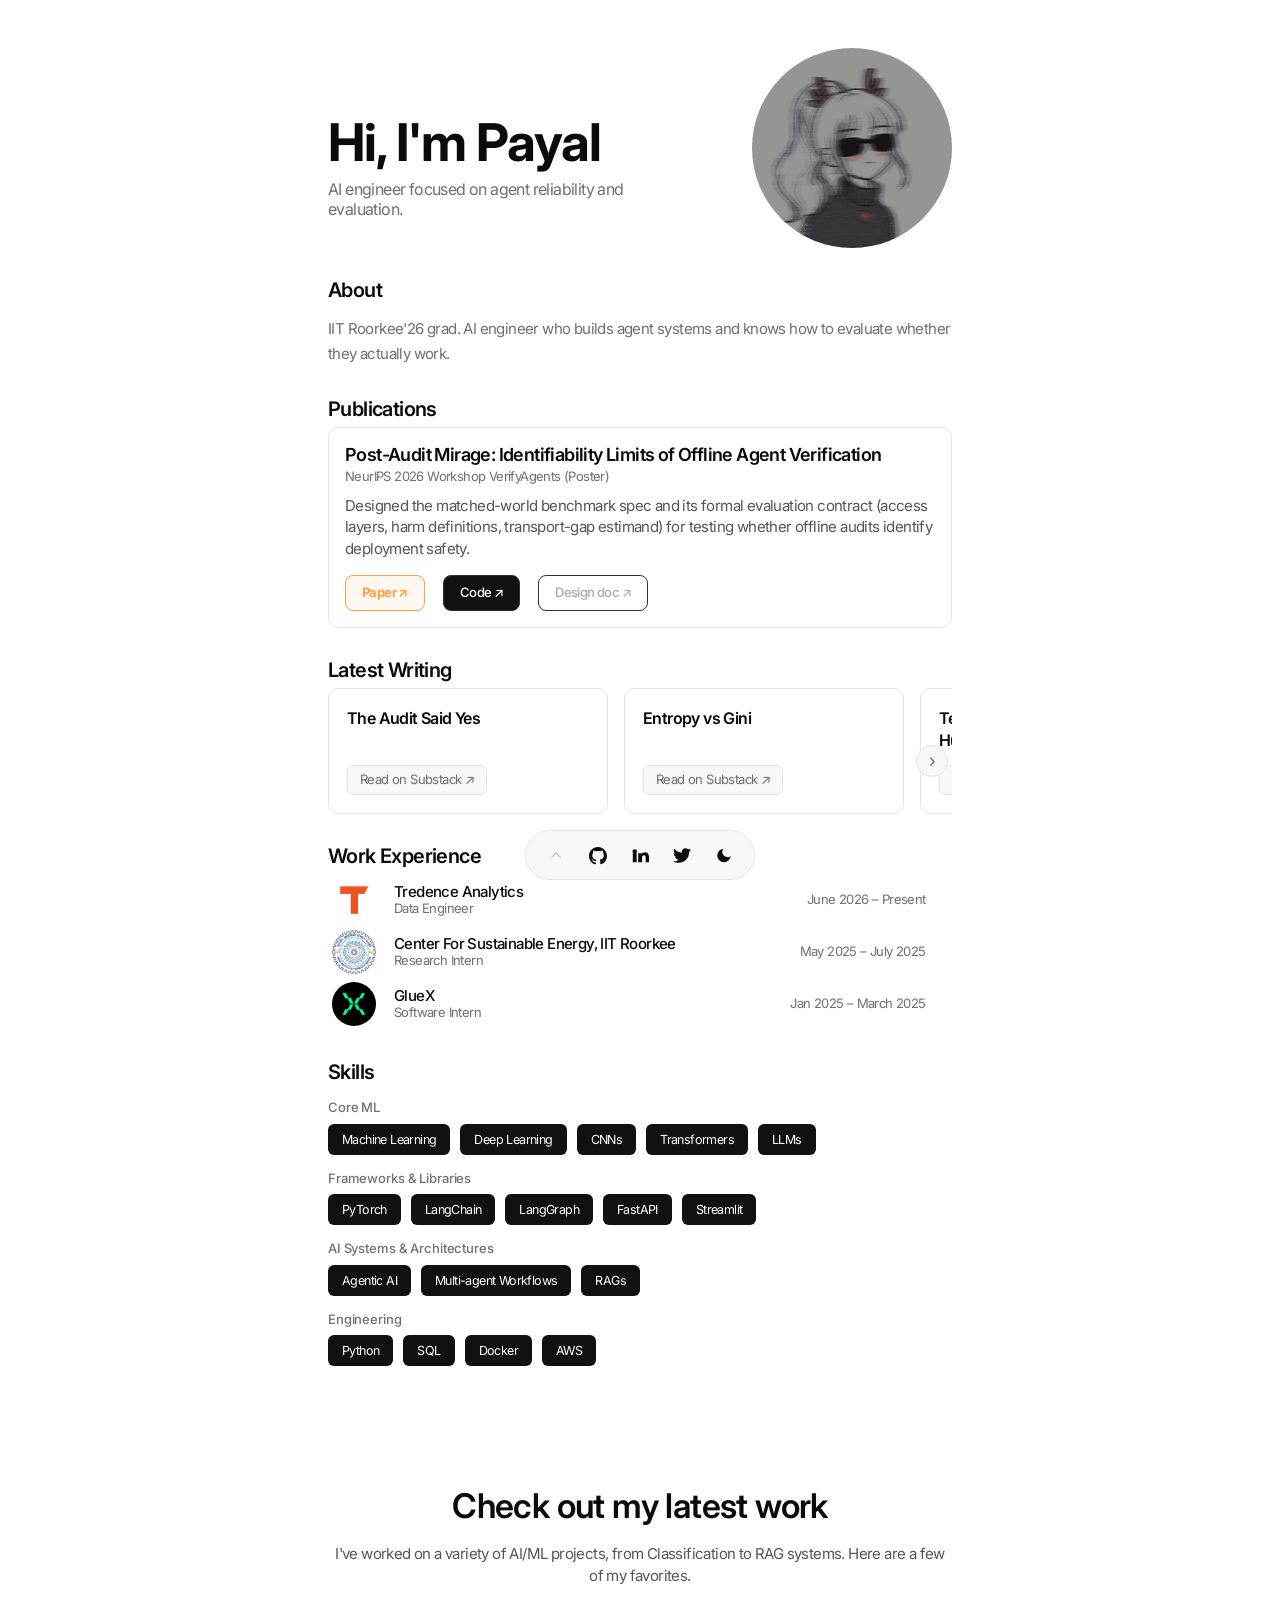
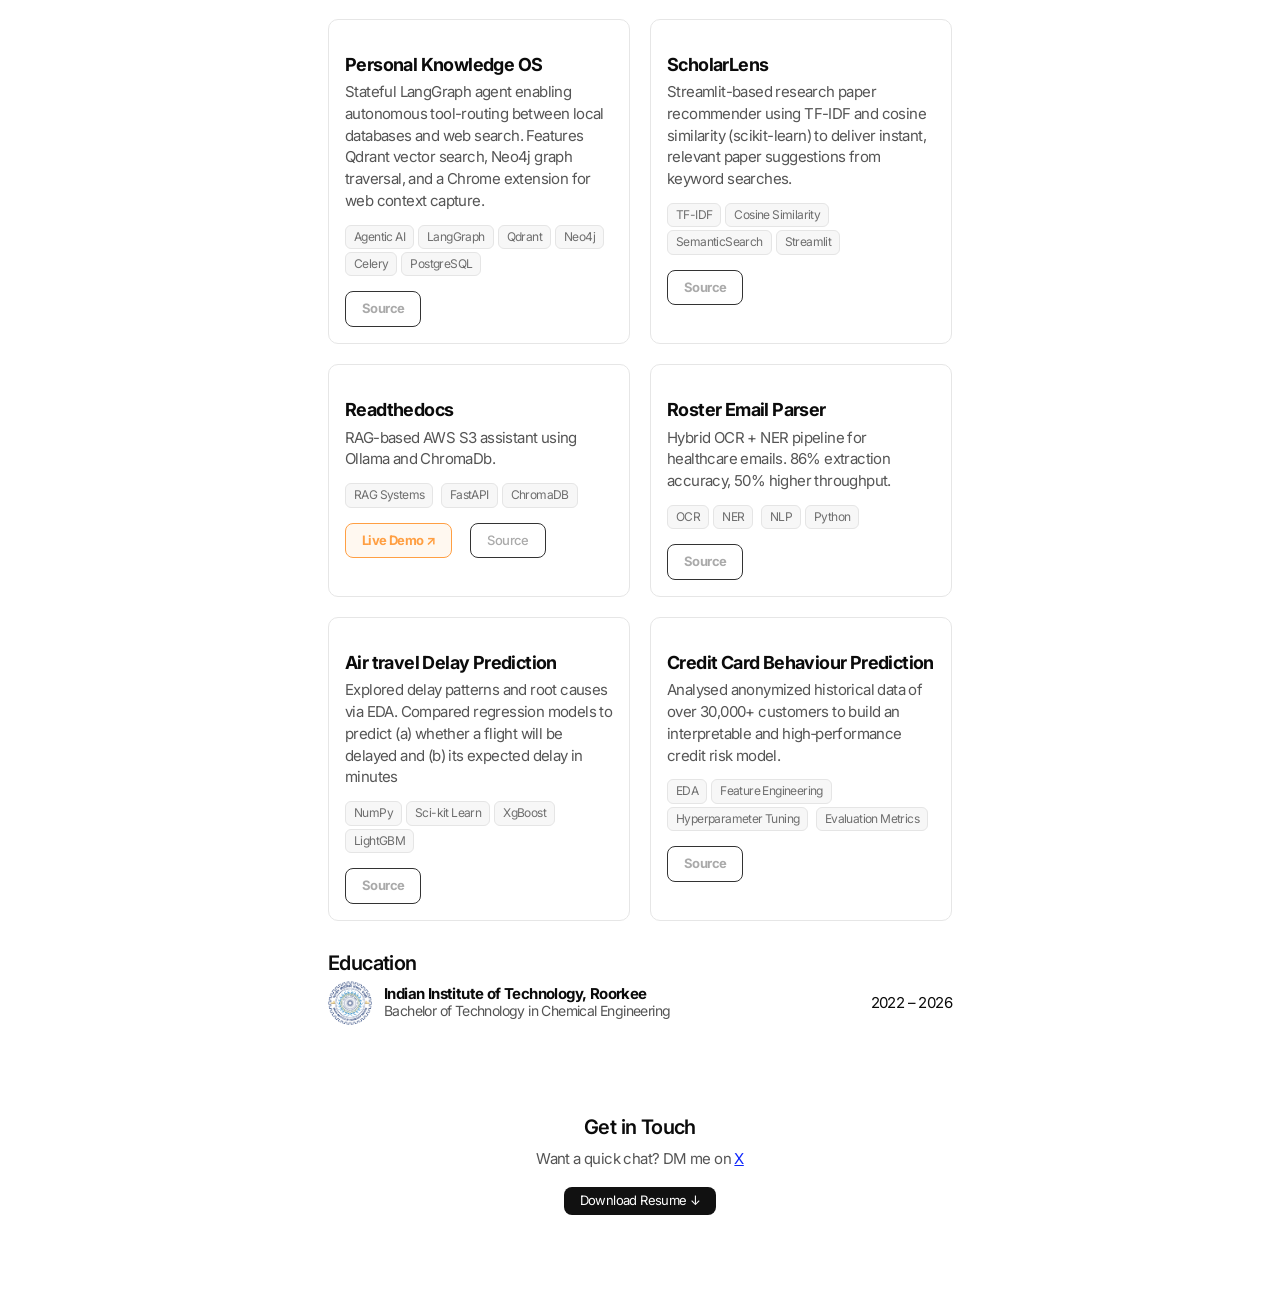
==== commit 842ed8cc: "changed resume" ====
--- a/index.html
+++ b/index.html
@@ -1117,7 +1117,7 @@
       </p>
 
       <div style="margin-top: 16px; text-align: center;">
-        <a href="assets/payal_.pdf" download class="resume-btn">Download Resume ↓</a>
+        <a href="assets/payal.pdf" download class="resume-btn">Download Resume ↓</a>
       </div>
 
     </div>
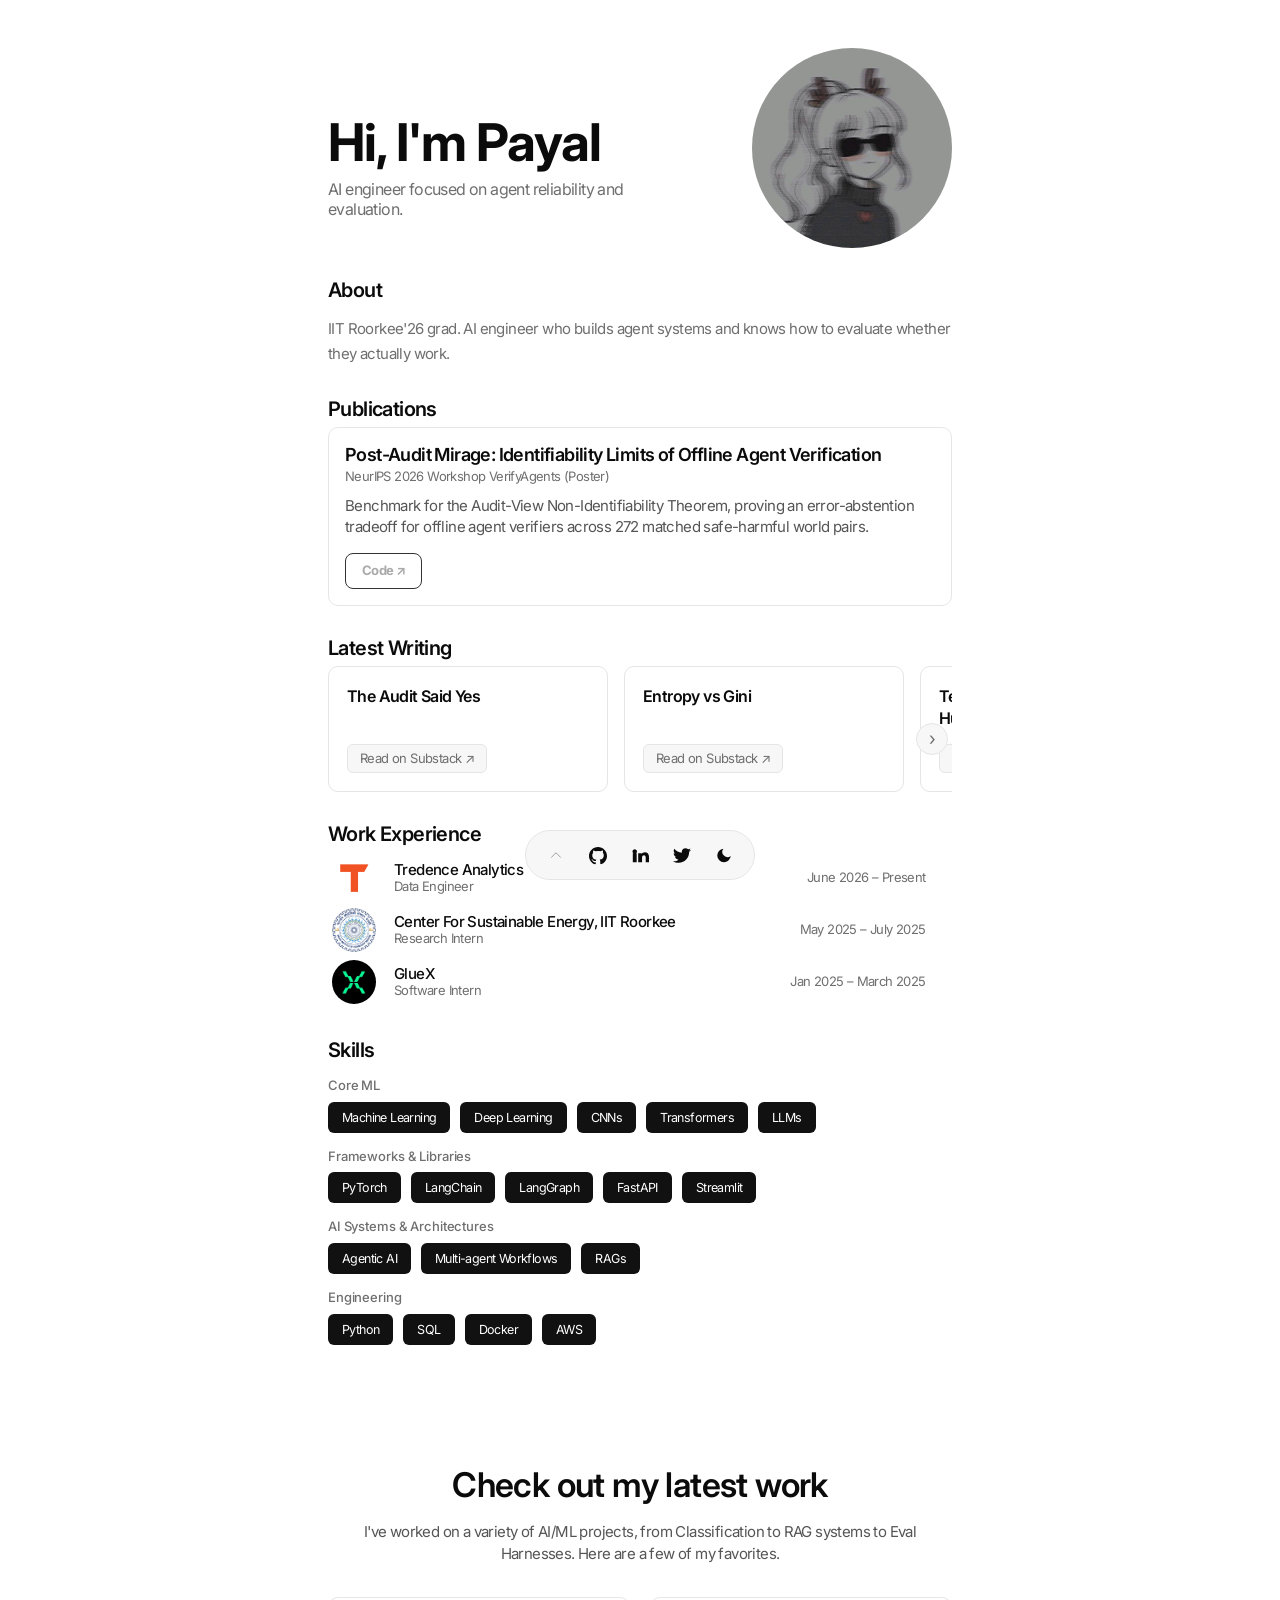
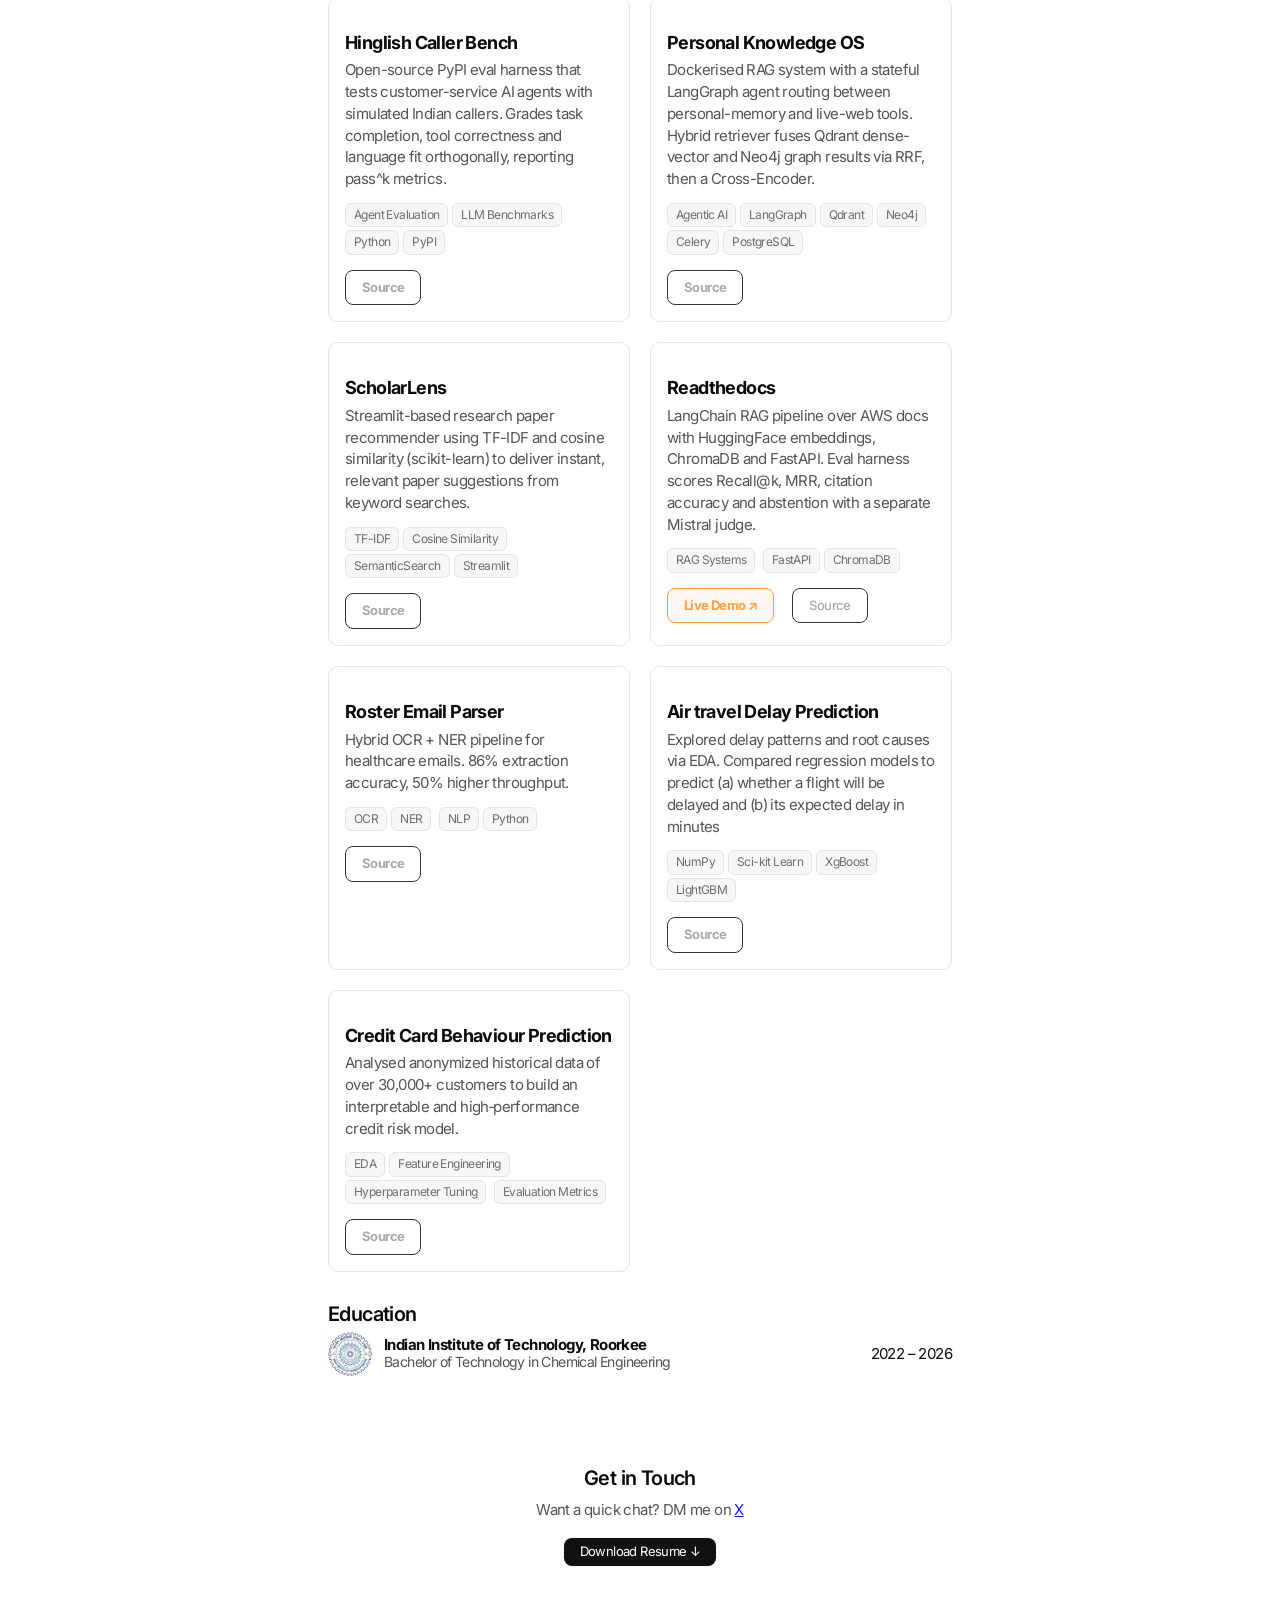
==== commit f09864fd: "changed desc + added caller bench" ====
--- a/index.html
+++ b/index.html
@@ -727,13 +727,14 @@
         <div class="pub-title">Post-Audit Mirage: Identifiability Limits of Offline Agent Verification</div>
         <div class="pub-venue">NeurIPS 2026 Workshop VerifyAgents (Poster)</div>
         <p>
-          Designed the matched-world benchmark spec and its formal evaluation contract (access layers, harm definitions, transport-gap estimand) for testing whether offline audits identify deployment safety.
+          Benchmark for the Audit-View Non-Identifiability Theorem, proving an error-abstention tradeoff for offline
+          agent verifiers across 272 matched safe-harmful world pairs.
         </p>
 
         <div class="actions">
-          <a href="https://openreview.net/forum?id=6cQdbUSme7" target="_blank" rel="noopener noreferrer">Paper ↗</a>
+          <!-- <a href="https://openreview.net/forum?id=6cQdbUSme7" target="_blank" rel="noopener noreferrer">Paper ↗</a> -->
           <a href="https://github.com/beingamanforever/Post-Audit-Mirage" target="_blank" rel="noopener noreferrer">Code ↗</a>
-          <a href="https://hackmd.io/@0xpastrilss/phase0-verifieragents" target="_blank" rel="noopener noreferrer">Design doc ↗</a>
+          <!-- <a href="https://hackmd.io/@0xpastrilss/phase0-verifieragents" target="_blank">Design doc ↗</a> -->
           
         </div>
       </div>
@@ -786,9 +787,9 @@
         </div>
         <div class="job-desc">
           <ul>
-            <li>Built demand-pattern analysis on 100K+ daily pharmaceutical transactions (PySpark, Databricks), projecting ~20% savings in inventory holding costs.</li>
-            <li>Automated PySpark checks in Bronze–Silver–Gold ETL pipeline, flagging and quarantining 4.5% of bad records. </li>
-            <li>Reduced analytical query latency by 50.4% by migrating normalized transactional data to a Star Schema and optimizing Delta tables for scalable analytical workloads. </li>
+            <li>Configured Genie One in Databricks for production-ready KPI retrieval through metric views.</li>
+            <li>Designed retrieval architecture routing queries by complexity across Genie One, metric views and fact tables, with fallback models to cut hallucination.</li>
+            <li>Improved answer accuracy from 70% to 95.4% with refined instructions and few-shot question-to-SQL examples.</li>
           </ul>
         </div>
       </div>
@@ -806,8 +807,11 @@
           </div>
         </div>
         <div class="job-desc">
-          <li>Built regression models on 5,000+ material records to predict the melting score of anti-icing pavement materials. </li>
-          <li>Compared Random Forest and XGBoost using 5-fold CV; hyperparameter tuning reduced RMSE by 18%.</li>
+          <ul>
+            <li>Built regression models on 5,000+ material records to predict anti-icing performance of road pavements.</li>
+            <li>Benchmarked Random Forest and XGBoost with 5-fold CV; tuning reduced RMSE by 18%.</li>
+            <li>Ranked materials by predicted melting score and used SHAP to find the key driving feature.</li>
+          </ul>
 
         </div>
       </div>
@@ -826,8 +830,9 @@
         </div>
         <div class="job-desc">
           <ul>
-            <li>Developed Python integrations for 10+ APIs. </li>
-            <li>Achieved 99.9% test coverage with automated unit testing pipelines.</li>
+            <li>Integrated 10+ DeFi protocols into a liquidity aggregator, expanding protocol coverage 3x.</li>
+            <li>Resolved 8+ routing logic defects, improving swap quote accuracy to 99.9%.</li>
+            <li>Improved test coverage from 93% to 98% across all protocol integrations.</li>
           </ul>
         </div>
       </div>
@@ -951,20 +956,38 @@
         </h2>
 
         <p style="margin-top:6px; color:#555; line-height:1.45;">
-          I've worked on a variety of AI/ML projects, from Classification to RAG systems.
+          I've worked on a variety of AI/ML projects, from Classification to RAG systems to Eval Harnesses.
           Here are a few of my favorites.
         </p>
       </div>
 
       <div class="projects-grid">
 
+
+        <!-- Project Card -->
+        <div class="project-card">
+          <h3>Hinglish Caller Bench</h3>
+          <p>
+            Open-source PyPI eval harness that tests customer-service AI agents with simulated Indian callers. Grades
+            task completion, tool correctness and language fit orthogonally, reporting pass^k metrics.
+          </p>
+
+          <div class="tags">
+            <span>Agent Evaluation</span><span>LLM Benchmarks</span><span>Python</span><span>PyPI</span>
+          </div>
+
+          <div class="actions">
+            <a href="https://github.com/payalkanyan/hinglish-caller-bench" target="_blank"
+              rel="noopener noreferrer">Source</a>
+          </div>
+        </div>
 
         <!-- Project Card -->
         <div class="project-card">
           <h3>Personal Knowledge OS</h3>
           <p>
-            Stateful LangGraph agent enabling autonomous tool-routing between local databases and web search. Features
-            Qdrant vector search, Neo4j graph traversal, and a Chrome extension for web context capture.
+            Dockerised RAG system with a stateful LangGraph agent routing between personal-memory and live-web tools.
+            Hybrid retriever fuses Qdrant dense-vector and Neo4j graph results via RRF, then a Cross-Encoder.
           </p>
 
           <div class="tags">
@@ -999,7 +1022,8 @@
         <div class="project-card">
           <h3>Readthedocs</h3>
           <p>
-            RAG-based AWS S3 assistant using Ollama and ChromaDb.
+            LangChain RAG pipeline over AWS docs with HuggingFace embeddings, ChromaDB and FastAPI. Eval harness scores
+            Recall@k, MRR, citation accuracy and abstention with a separate Mistral judge.
           </p>
 
           <div class="tags">
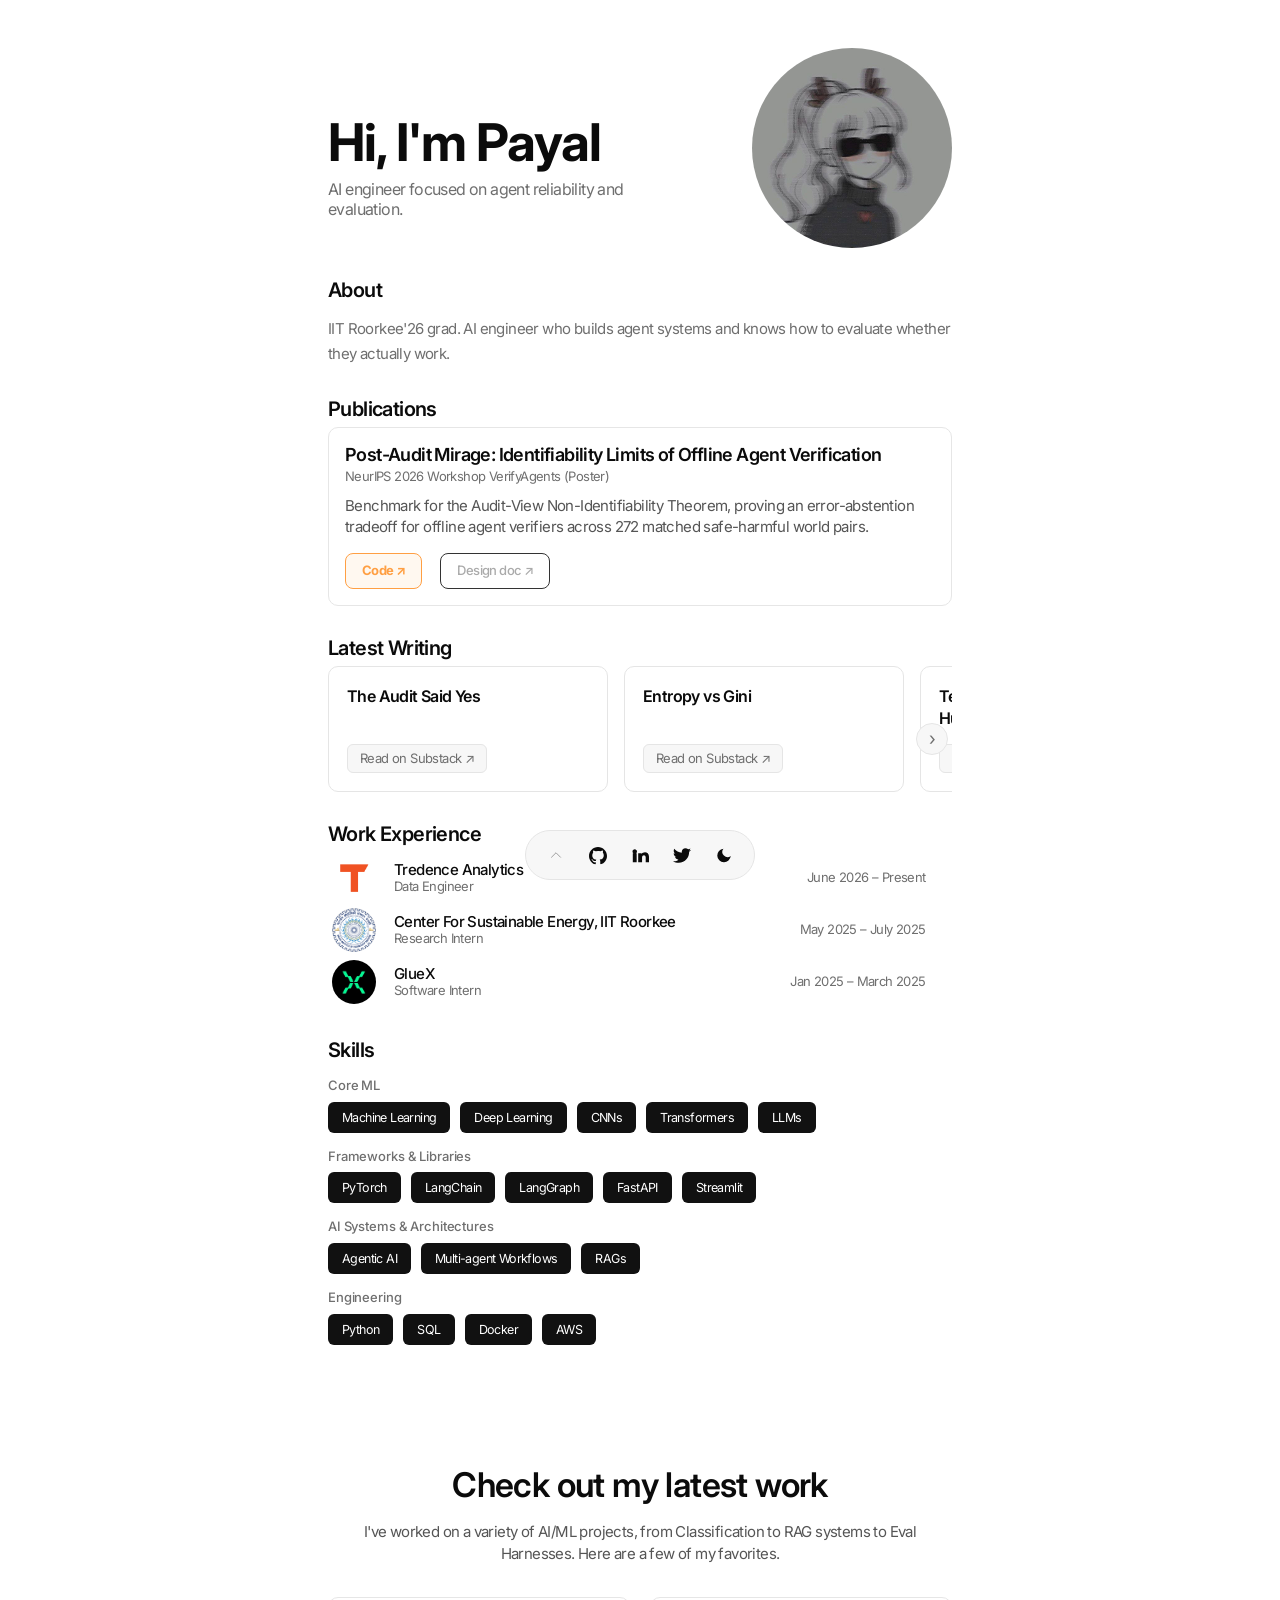
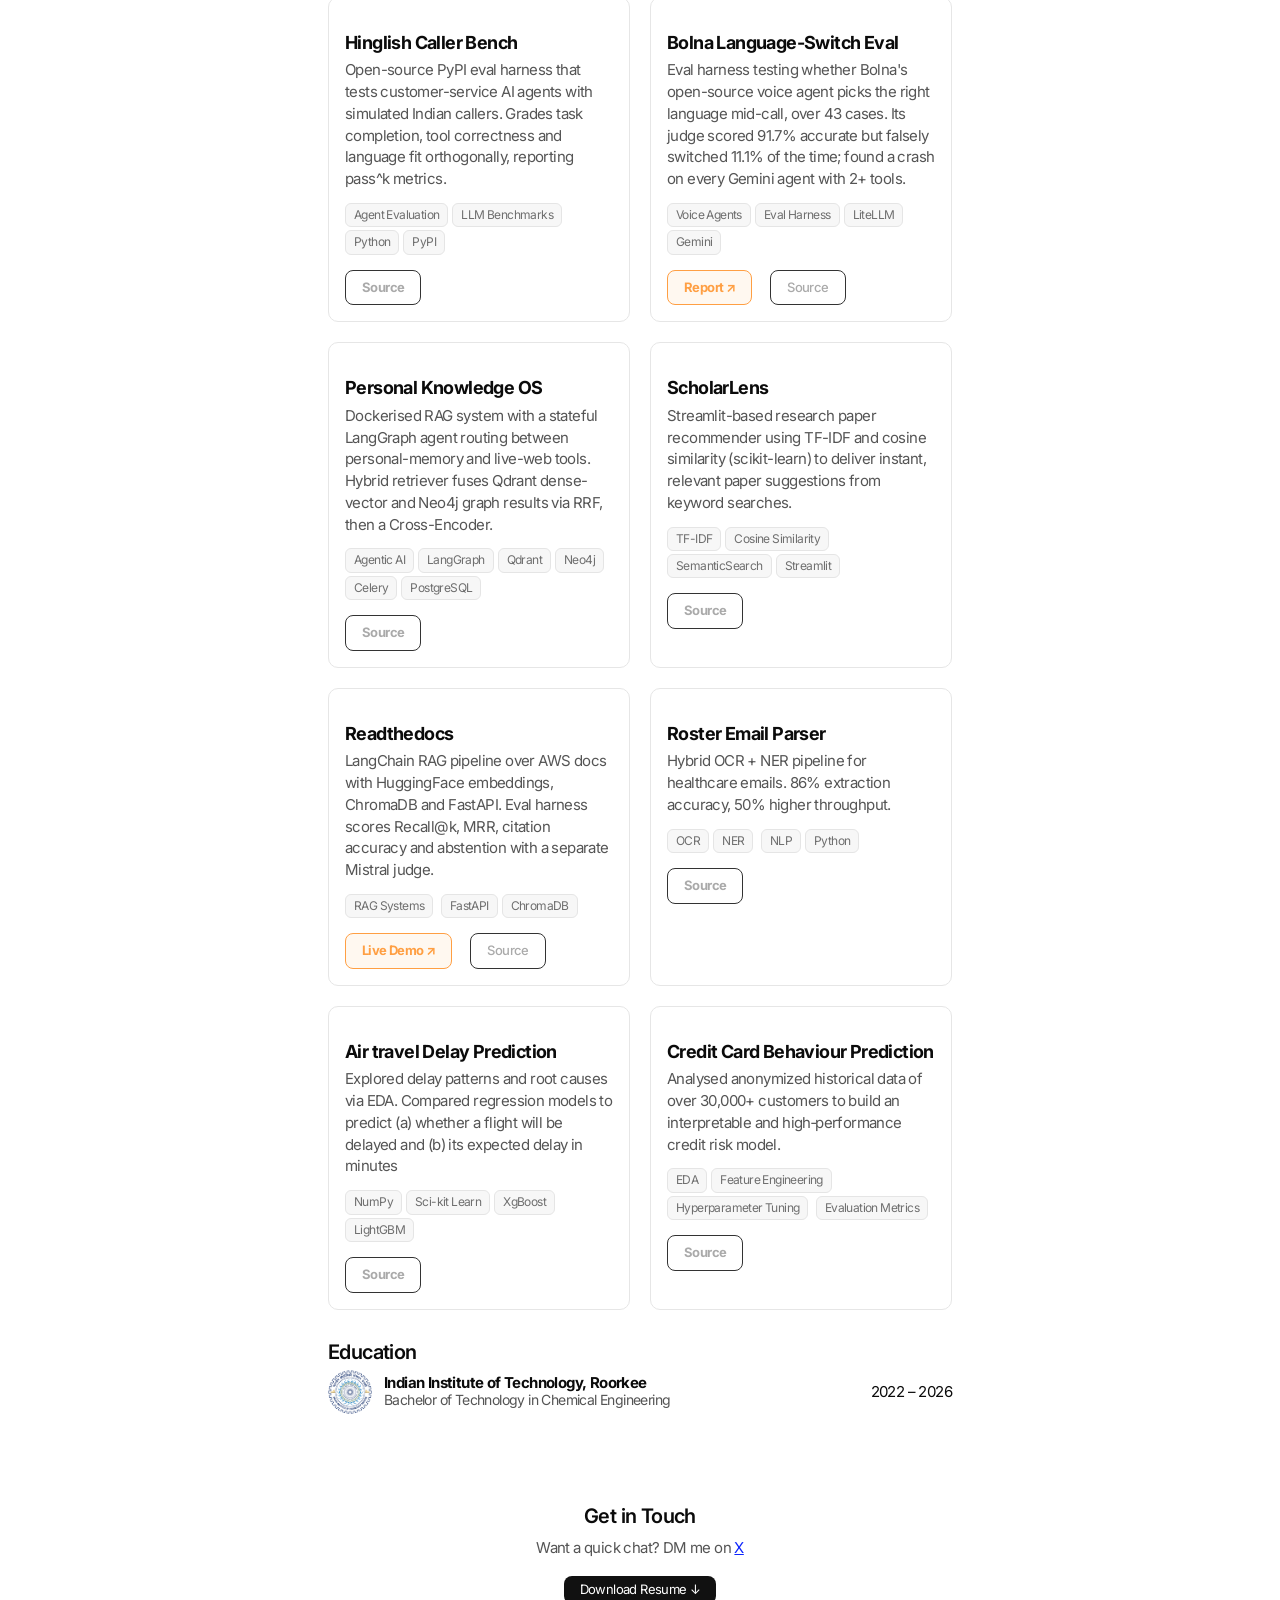
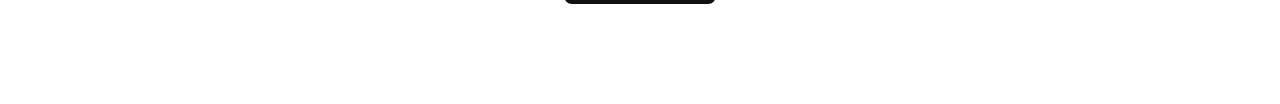
==== commit 4370b88d: "added bolna eval project" ====
--- a/index.html
+++ b/index.html
@@ -392,11 +392,6 @@
       border-radius: 8px;
       text-decoration: none;
       margin-right: 6px;
-    }
-
-    /* Code button in publications - ensure visible text on black bg */
-    .pub-card .actions a:nth-child(2) {
-      color: #fff;
     }
 
     @media (max-width: 720px) {
@@ -734,7 +729,7 @@
         <div class="actions">
           <!-- <a href="https://openreview.net/forum?id=6cQdbUSme7" target="_blank" rel="noopener noreferrer">Paper ↗</a> -->
           <a href="https://github.com/beingamanforever/Post-Audit-Mirage" target="_blank" rel="noopener noreferrer">Code ↗</a>
-          <!-- <a href="https://hackmd.io/@0xpastrilss/phase0-verifieragents" target="_blank">Design doc ↗</a> -->
+          <a href="https://hackmd.io/@0xpastrilss/phase0-verifieragents" target="_blank">Design doc ↗</a>
           
         </div>
       </div>
@@ -984,6 +979,27 @@
 
         <!-- Project Card -->
         <div class="project-card">
+          <h3>Bolna Language-Switch Eval</h3>
+          <p>
+            Eval harness testing whether Bolna's open-source voice agent picks the right language mid-call, over 43
+            cases. Its judge scored 91.7% accurate but falsely switched 11.1% of the time; found a crash on
+            every Gemini agent with 2+ tools.
+          </p>
+
+          <div class="tags">
+            <span>Voice Agents</span><span>Eval Harness</span><span>LiteLLM</span><span>Gemini</span>
+          </div>
+
+          <div class="actions">
+            <a href="https://claude.ai/artifact/P6nmBtFVhbN6jc68TSWJWG" target="_blank"
+              rel="noopener noreferrer">Report ↗</a>
+            <a href="https://github.com/payalkanyan/bolna-test" target="_blank"
+              rel="noopener noreferrer">Source</a>
+          </div>
+        </div>
+
+        <!-- Project Card -->
+        <div class="project-card">
           <h3>Personal Knowledge OS</h3>
           <p>
             Dockerised RAG system with a stateful LangGraph agent routing between personal-memory and live-web tools.
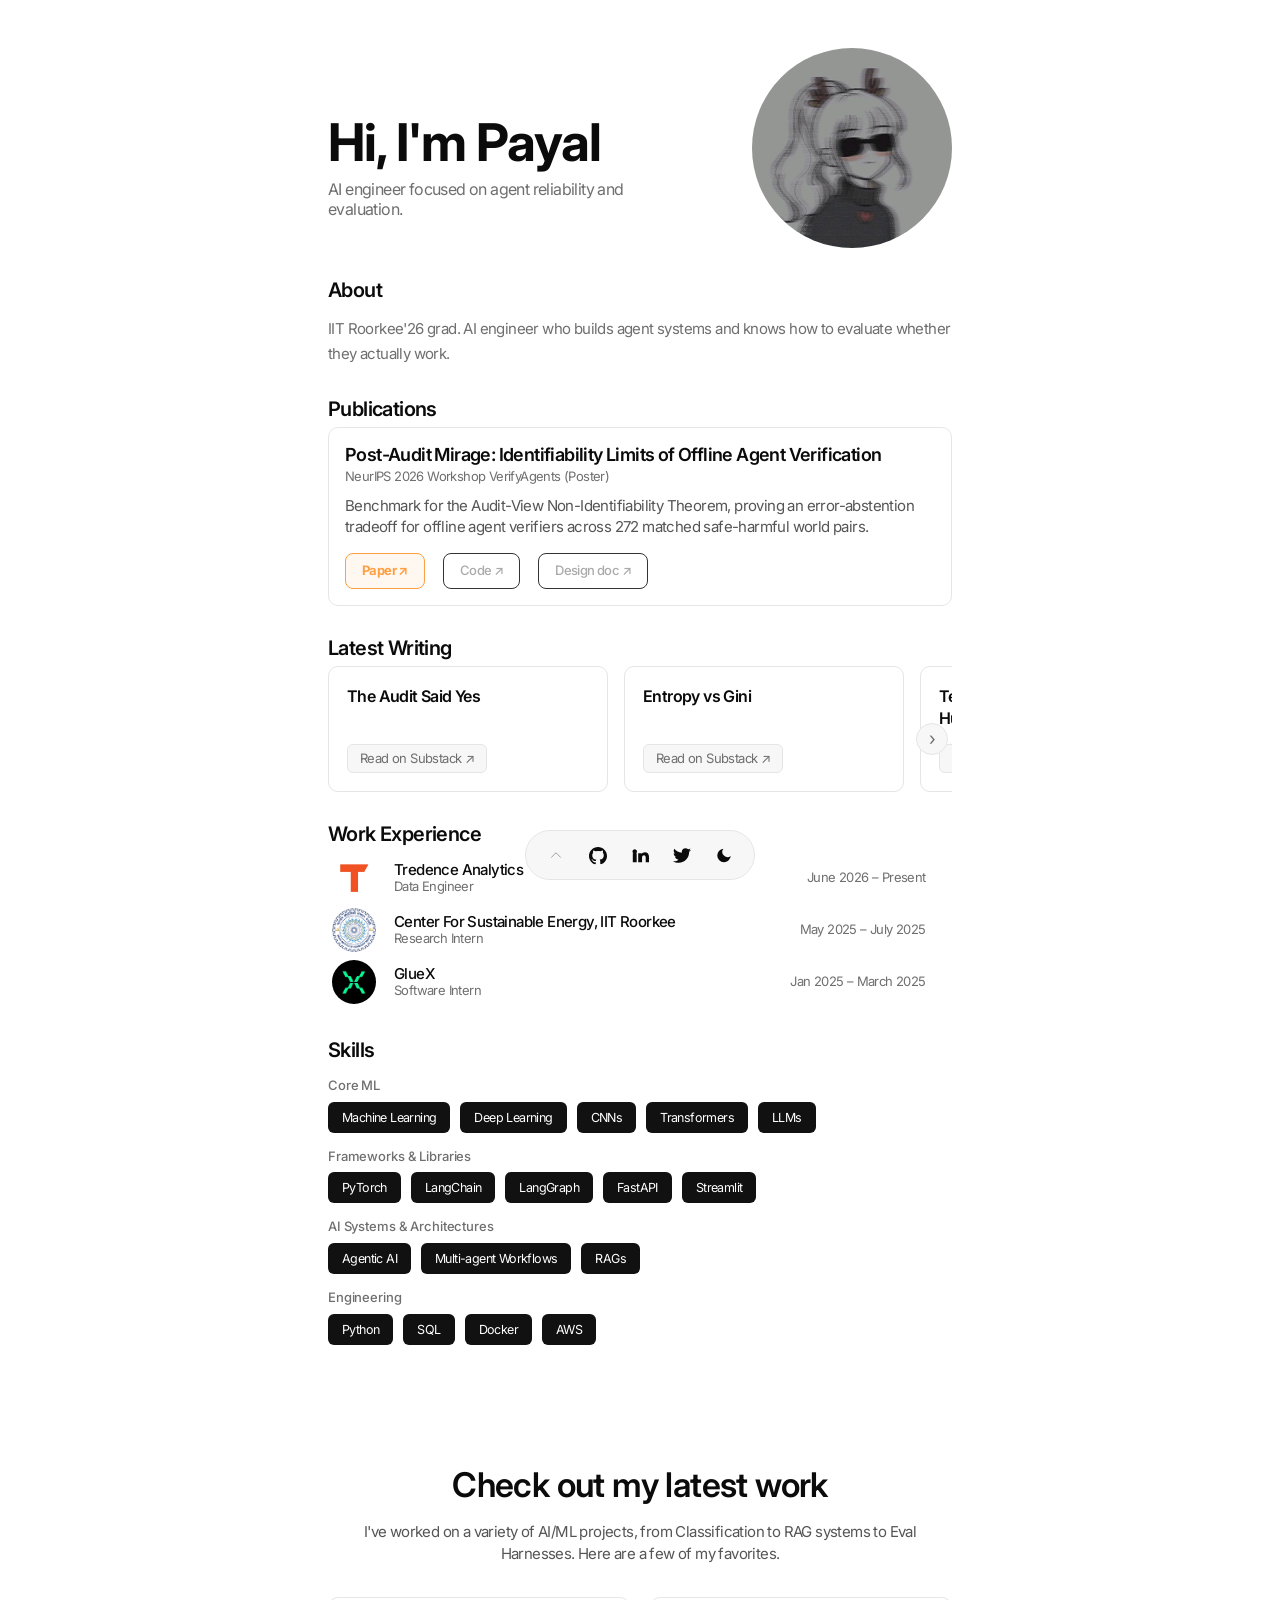
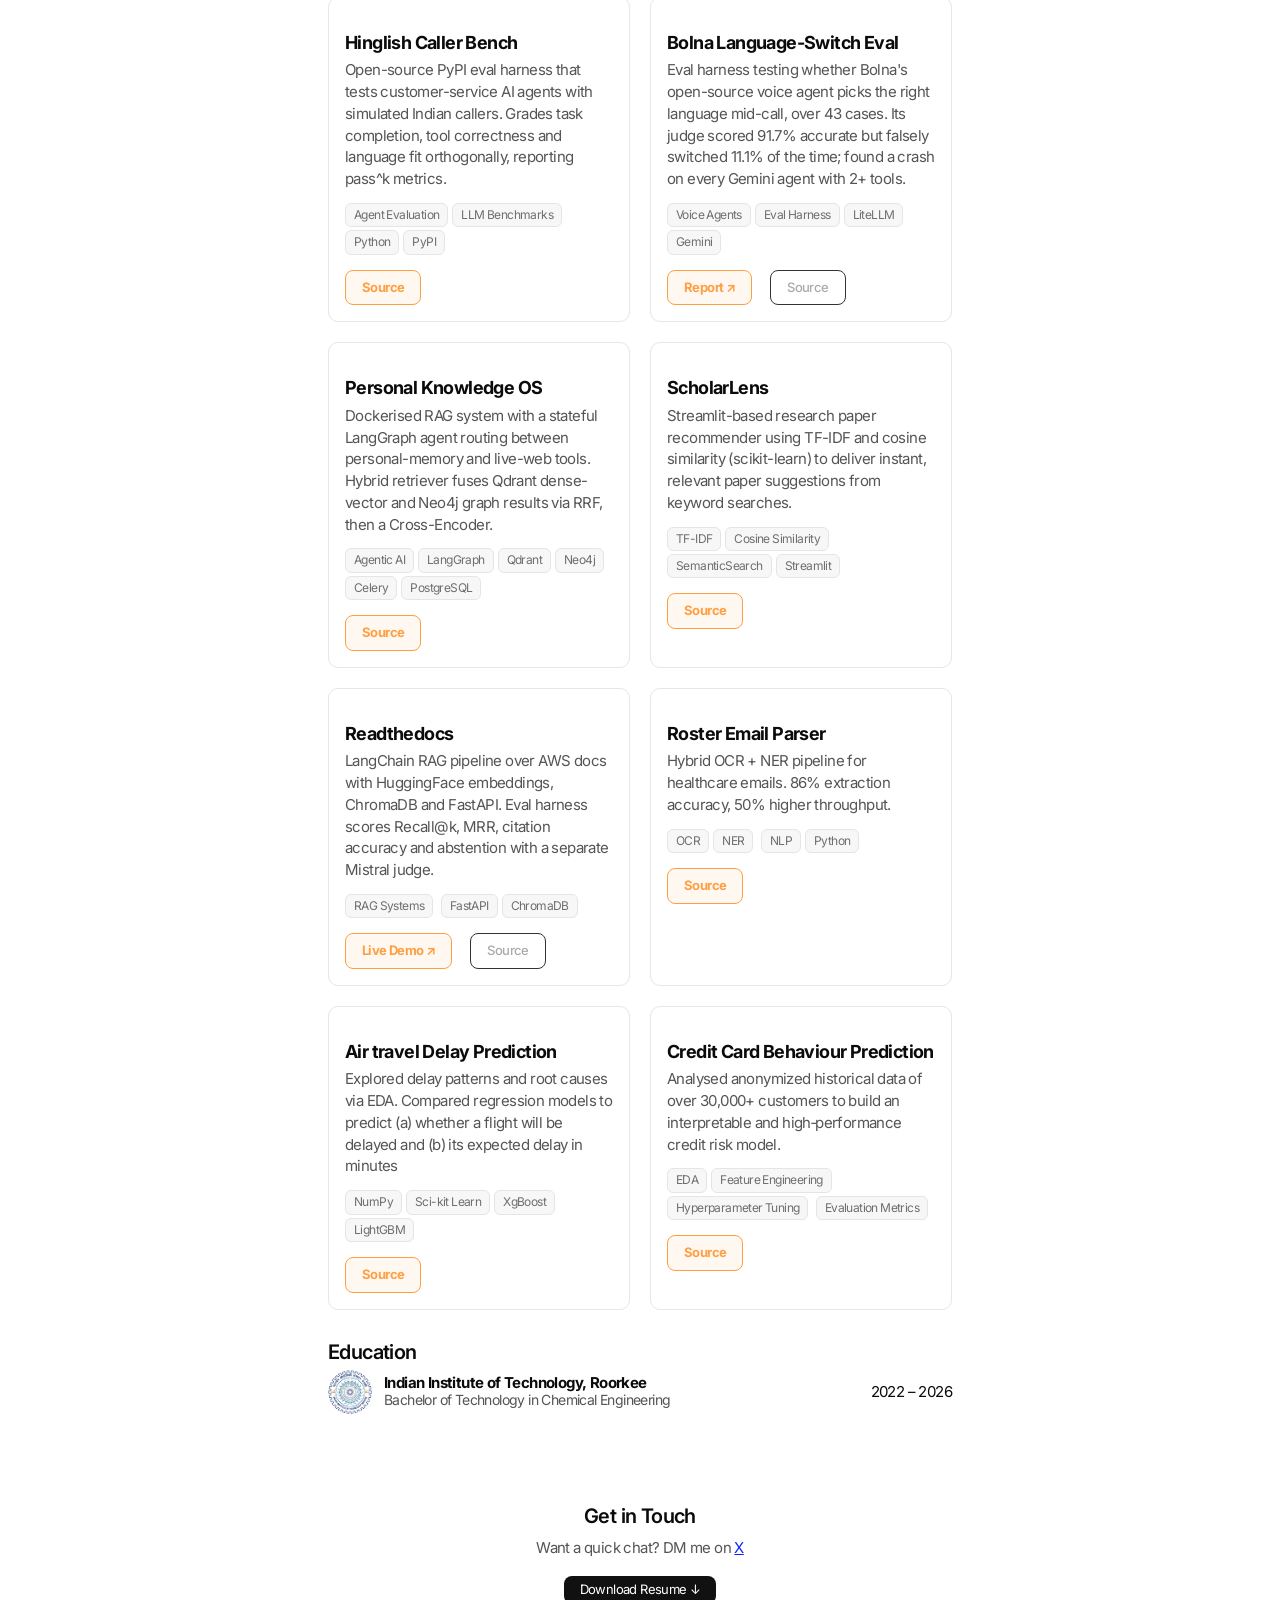
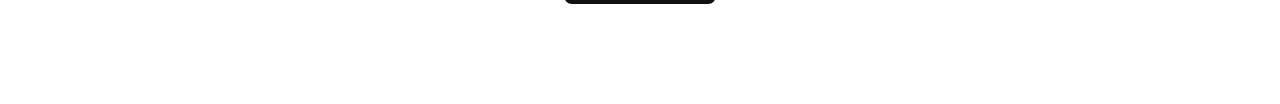
==== commit 1391c504: "added paper link" ====
--- a/index.html
+++ b/index.html
@@ -627,6 +627,7 @@
     text-decoration: none;
     font-weight: 500;
     color: var(--text);
+    background: transparent;
     border: 1px solid #333;
     transition: all 0.25s ease;
 }
@@ -648,13 +649,13 @@
 }
 
 /* Source */
-.actions a:last-child {
+.actions a:not(:first-child) {
     color: #aaa;
     background: transparent;
     border-color: #333;
 }
 
-.actions a:last-child:hover {
+.actions a:not(:first-child):hover {
     color: #ff9f43 !important;
     background: rgba(255, 159, 67, 0.08) !important;
     border-color: #ff9f43 !important;
@@ -727,7 +728,7 @@
         </p>
 
         <div class="actions">
-          <!-- <a href="https://openreview.net/forum?id=6cQdbUSme7" target="_blank" rel="noopener noreferrer">Paper ↗</a> -->
+          <a href="https://arxiv.org/abs/2610.31130" target="_blank" rel="noopener noreferrer">Paper ↗</a>
           <a href="https://github.com/beingamanforever/Post-Audit-Mirage" target="_blank" rel="noopener noreferrer">Code ↗</a>
           <a href="https://hackmd.io/@0xpastrilss/phase0-verifieragents" target="_blank">Design doc ↗</a>
           
